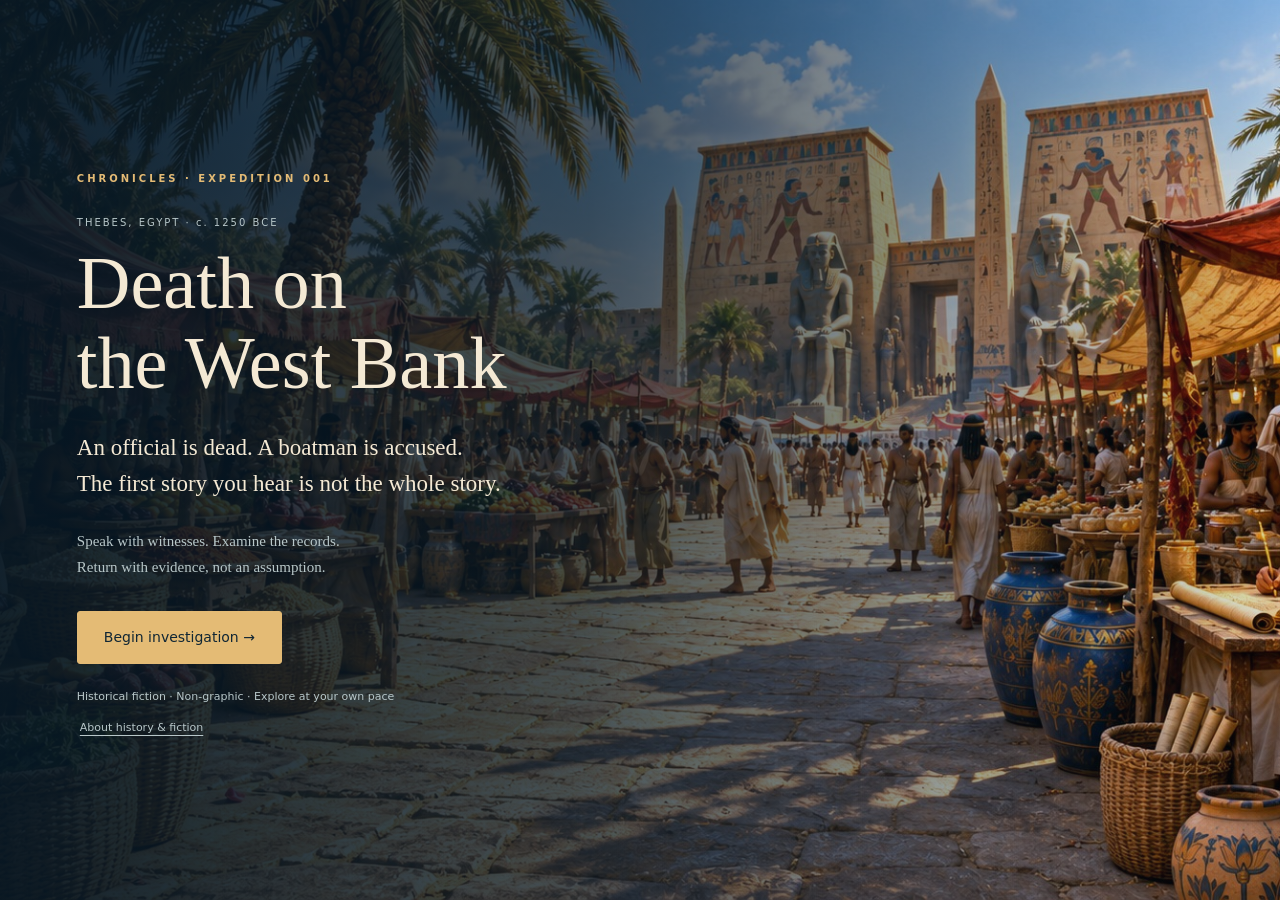
==== index.html @ 6756ca36 "Add files via upload" ====
<!doctype html>
<html lang="en"><head><meta charset="utf-8"><meta name="viewport" content="width=device-width,initial-scale=1"><meta name="theme-color" content="#081b29"><title>CHRONICLES · Death on the West Bank</title><link rel="stylesheet" href="styles.css"><script defer src="history.js"></script><script defer src="app.js"></script></head><body>
<a class="skip" href="#begin">Skip to begin</a>
<section id="arrival" aria-labelledby="caseTitle"><div class="arrival-content"><p class="eyebrow">CHRONICLES · EXPEDITION 001</p><p class="setting">THEBES, EGYPT · c. 1250 BCE</p><h1 id="caseTitle">Death on<br>the West Bank</h1><p class="arrival-story">An official is dead. A boatman is accused.<br>The first story you hear is not the whole story.</p><p class="arrival-task">Speak with witnesses. Examine the records.<br>Return with evidence, not an assumption.</p><button id="begin" class="primary">Begin investigation →</button><p class="arrival-note">Historical fiction · Non-graphic · Explore at your own pace</p><button id="arrivalContext" class="text-button">About history & fiction</button></div></section>
<div id="exploration" hidden><header><a href="#sceneTitle" class="brand">CHRONICLES<small>A JOURNEY THROUGH TIME</small></a><nav aria-label="Exploration tools"><button id="locationMenu">Locations</button><button id="journal">Journal <span id="evidenceCount" class="count">0</span></button><button id="help">Help</button></nav></header>
<main><section class="scene market" id="scene" aria-labelledby="sceneTitle"><div class="scene-heading"><p class="eyebrow" id="sceneTag">LOCATION 01</p><h2 id="sceneTitle">The Marketplace</h2><p id="sceneDescription"></p></div><div id="hotspots" class="hotspots"></div><p class="image-note">Imagined Thebes · AI-created environment</p><div class="scene-media"><button id="replayArrival" class="media-button">Replay arrival</button></div><button id="sceneHint" class="hint-button">Need a hint?</button></section></main><footer>Death on the West Bank · <button id="footerContext" class="text-button">History & fiction</button></footer></div>
<div hidden aria-hidden="true"><p id="nextLead"></p><button id="followLead"></button><button id="reviewCase"></button><p id="locationHint"></p><p id="newQuestions"></p><p id="progressLabel"></p><p id="historyCount"></p><progress id="progress" max="9" value="0"></progress><ol id="recentEvidence"></ol><p id="completeStatus"></p><button id="journalLower"></button><button id="briefing"></button><button id="sources"></button><button id="restart"></button><button id="about"></button><div id="assignment"></div></div>
<section id="arrivalFilm" hidden aria-label="Arrival in Thebes"><video id="arrivalVideo" muted playsinline preload="metadata" poster="marketplace.jpg" aria-label="Three-second animated interpretation of the marketplace" tabindex="-1"><source src="marketplace-arrival.mp4" type="video/mp4"></video><div class="film-caption"><p class="eyebrow">THEBES · c. 1250 BCE</p><p>Arrival in Thebes</p></div><div class="film-controls"><button id="filmPause">Pause</button><button id="filmSkip">Skip arrival →</button></div><p id="mediaStatus" class="media-status" role="status"></p></section><dialog id="dialog" aria-labelledby="dialogTitle"><button class="close" aria-label="Close dialog">×</button><p class="eyebrow" id="dialogTag"></p><h2 id="dialogTitle"></h2><div id="dialogBody"></div><div class="actions" id="dialogActions"></div></dialog><noscript>This investigation needs JavaScript enabled.</noscript></body></html>
---- styles.css ----
:root{color-scheme:dark;--navy:#081b29;--gold:#e4bb75;--paper:#f4e9d4;--muted:#b8c7c9;--mint:#abd6c8}*{box-sizing:border-box}body{margin:0;background:var(--navy);color:var(--paper);font-family:Georgia,serif}button,a,textarea{touch-action:manipulation}button{font:500 13px system-ui;cursor:pointer;color:var(--paper);background:#102c3be8;border:1px solid #b38f5277;padding:11px 18px;border-radius:3px;line-height:1.5}button:hover{background:#284a59}button:disabled{opacity:.45;cursor:default}button:focus-visible,a:focus-visible,textarea:focus-visible,summary:focus-visible{outline:3px solid #fff;outline-offset:4px}a{color:var(--gold)}[hidden]{display:none!important}.primary{background:var(--gold);color:#102634;border-color:var(--gold)}.primary:hover{background:#f3d59b}.text-button{border:0;background:transparent;padding:3px;color:var(--muted);font-size:11px;text-decoration:underline;text-underline-offset:4px}.text-button:hover{background:transparent;color:var(--gold)}.eyebrow{font:600 10px system-ui;letter-spacing:3px;color:var(--gold);line-height:1.7}p,li{line-height:1.75}h1,h2,h3,h4{font-weight:normal}h2{font-size:32px;color:var(--gold);margin:12px 0 22px}h3{font-size:23px;color:var(--gold);margin-top:26px}h4{font-size:19px;color:var(--gold)}#arrival{min-height:100svh;display:flex;align-items:center;background:linear-gradient(90deg,#061724f2,#061724bc 46%,#06172422),url('marketplace.jpg') center/cover}.arrival-content{max-width:740px;padding:60px max(6vw,24px)}.setting{font:10px system-ui;letter-spacing:2px;color:var(--muted);margin:30px 0 12px}h1{font-size:clamp(44px,5.8vw,78px);line-height:1.08;margin:15px 0 26px}.arrival-story{font-size:clamp(18px,2vw,23px);line-height:1.6}.arrival-task{font-size:15px;color:var(--muted);margin:25px 0 30px}#begin{padding:15px 26px;font-size:14px}.arrival-note{font:11px system-ui;line-height:1.7;color:var(--muted);margin-top:24px}header{min-height:78px;display:flex;align-items:center;justify-content:space-between;padding:14px 4%;gap:20px;border-bottom:1px solid #b38f5266}.brand{font-size:25px;text-decoration:none;letter-spacing:4px;color:var(--gold)}.brand small{display:block;font:8px system-ui;letter-spacing:3px;margin-top:6px}header nav{display:flex;gap:9px}header button{background:transparent;border-color:transparent;padding:10px 14px}.count{font-size:10px;color:var(--gold);margin-left:4px}.scene{min-height:640px;height:calc(100svh - 118px);position:relative;isolation:isolate;background-size:cover;background-position:center;background-color:#6a563e}.scene:before{content:'';position:absolute;inset:0;z-index:-1;background:linear-gradient(105deg,#061724b3,transparent 55%),linear-gradient(0deg,#06172488,transparent 32%)}.market{background-image:url('marketplace.jpg')}.workshop{background-image:url('workshop.jpg')}.storehouse{background-image:url('storehouse.jpg')}.river{background-image:url('river.jpg')}.scene-heading{padding:4% 5%;max-width:690px}.scene-heading h2{color:#fff1d7;font-size:clamp(34px,4vw,57px);text-shadow:0 2px 18px #000;margin:10px 0}.scene-heading p:last-child{max-width:380px;color:#e7e3d6;font-size:15px;text-shadow:0 2px 6px #000}.hotspot{position:absolute;display:flex;align-items:center;flex-direction:column;gap:9px;background:transparent;border:0;padding:0;filter:drop-shadow(0 3px 5px #0008)}.hotspot:hover{background:transparent;transform:translateY(-3px)}.hotspot b{display:grid;place-items:center;font:24px Georgia;width:42px;height:42px;background:#092a38e8;border:1px solid #f2d392;border-radius:50%;color:#f6d38d;box-shadow:0 0 20px #e8b85033}.hotspot span{background:#082735e8;border:1px solid #d3aa62bb;padding:11px 17px;color:#f4d59e;font:16px Georgia}.hotspot.done b{background:#235246}.spot1{left:12%;top:57%}.spot2{left:44%;top:64%}.spot3{right:8%;top:57%}.image-note{position:absolute;bottom:12px;left:4%;font:9px system-ui;letter-spacing:.5px;color:#e1e3dc;text-shadow:0 1px 5px #000}.hint-button{position:absolute;right:4%;bottom:18px;background:#081e2b99;font-size:11px;padding:8px 13px;border-color:#b38f5266}footer{height:40px;display:flex;align-items:center;justify-content:center;gap:15px;font:10px system-ui;color:var(--muted)}dialog{background:linear-gradient(135deg,#173747,#0a1e2d);color:var(--paper);border:1px solid #bc9656;border-radius:4px;width:min(720px,92vw);max-height:87svh;padding:34px 38px;box-shadow:0 30px 100px #000b}dialog::backdrop{background:#020c17dd}.close{position:absolute;right:8px;top:5px;border:0;background:transparent;font-size:27px;padding:4px 10px}.actions{display:flex;gap:10px;flex-wrap:wrap;margin-top:25px}.speech{margin:15px 0 25px;padding:3px 0 3px 19px;border-left:2px solid var(--gold);font-size:21px;line-height:1.75}.speaker{display:none}.questions,.choices{display:grid;gap:9px;margin:22px 0 0}.questions button,.choices button{text-align:left;padding:13px 17px}.locked-note{font:12px system-ui;line-height:1.6;color:var(--muted);padding:10px 0;margin:0}.citation,.context-note{font:12px system-ui;line-height:1.7;color:var(--muted)}.fact{padding:14px 18px;background:#23404c;border-left:2px solid var(--mint);margin:20px 0}.fact p{margin:8px 0 0}.record{padding:20px;background:#dfcea8;color:#30291c;margin:20px 0}.record h3{color:#30291c;margin-top:0}.record .citation{color:#514a3b}.record table{width:100%;border-collapse:collapse;font:14px system-ui}.record th,.record td{padding:12px 5px;border-bottom:1px solid #806d4955;text-align:left}details{border-top:1px solid #a5875055;padding:16px 0 0;margin:20px 0}summary{cursor:pointer;color:var(--gold);font:13px system-ui;line-height:1.7}details p{font-size:15px}.badge{display:inline-block;font:600 10px system-ui;color:var(--mint);letter-spacing:1px;margin:6px 0}.evidence-card{border-bottom:1px solid #a5875044;padding:15px 0}.evidence-card h4{margin:7px 0}.evidence-card p{font-size:14px}.journal-tabs{display:flex;gap:6px;flex-wrap:wrap;margin:20px 0}.journal-tabs button{font-size:12px;padding:9px 13px}.journal-tabs [aria-pressed=true]{background:var(--gold);color:#102634}label{display:block;margin:20px 0 10px}textarea{width:100%;min-height:120px;resize:vertical;background:#09232f;color:var(--paper);padding:12px;border:1px solid #ac8c54;font:16px system-ui}#feedback{color:#f4d18e;line-height:1.7}.menu-grid{display:grid;gap:10px}.menu-grid button{text-align:left}.menu-grid small{display:block;color:var(--muted);font:11px system-ui;margin-top:3px}.skip{position:absolute;top:-100px;z-index:100;background:var(--navy);padding:14px}.skip:focus{top:0}@media(max-width:700px){header{min-height:68px;padding:12px 16px;gap:5px}.brand{font-size:18px;letter-spacing:2px}.brand small{font-size:6px;letter-spacing:1.5px}header nav{gap:0}header button{font-size:11px;padding:9px}.arrival-content{padding:40px 24px}.arrival-task{font-size:14px}#arrival{background:linear-gradient(90deg,#061724ef,#06172488),url('marketplace.jpg') 60% center/cover}.scene{height:calc(100svh - 108px);min-height:580px}.scene-heading{padding:25px 22px}.scene-heading h2{font-size:34px}.scene-heading p:last-child{font-size:14px;max-width:280px}.hotspots{position:absolute;bottom:115px;left:12px;right:12px;display:flex;gap:7px;align-items:flex-end}.hotspot{position:static;flex:1;filter:none}.hotspot b{width:34px;height:34px;font-size:20px}.hotspot span{font:12px system-ui;padding:10px 6px;width:100%;min-height:52px;display:grid;place-items:center;text-align:center}.scene:before{background:linear-gradient(110deg,#061724c4,transparent 90%),linear-gradient(0deg,#06172499,transparent 35%)}.image-note{bottom:15px;left:15px;font-size:8px;max-width:45%}.hint-button{right:16px;bottom:15px}footer{font-size:9px;gap:10px}dialog{padding:30px 22px}.speech{font-size:19px}h2{font-size:29px}}@media(prefers-reduced-motion:reduce){*{scroll-behavior:auto!important;transition:none!important}}

.scene-media{position:absolute;left:4%;bottom:48px;display:flex;gap:8px}.media-button{font-size:10px;padding:7px 10px;background:#081e2b99;border-color:#b38f5266}#arrivalFilm{position:fixed;inset:0;z-index:50;background:#071824;opacity:1;transition:opacity .35s}#arrivalFilm.leaving{opacity:0;pointer-events:none}#arrivalVideo{display:block;width:100%;height:100%;object-fit:cover}#arrivalFilm:after{content:'';position:absolute;inset:0;pointer-events:none;background:linear-gradient(0deg,#061724aa,transparent 30%)}.film-caption{position:absolute;left:5%;bottom:55px;z-index:1;text-shadow:0 2px 10px #000}.film-caption>p:last-child{font-size:30px;margin:8px 0}.film-controls{position:absolute;right:4%;top:25px;display:flex;gap:8px;z-index:2}.film-controls button{background:#081b2ae8}.media-status{position:absolute;bottom:8px;left:5%;z-index:2;font:12px system-ui;max-width:80%;color:#fff5de}@media(max-width:700px){.scene-media{bottom:52px;left:15px}.film-caption{left:20px;bottom:45px}.film-controls{right:14px;top:16px;gap:5px}.film-controls button{padding:8px 11px;font-size:11px}.film-caption>p:last-child{font-size:25px}}@media(prefers-reduced-motion:reduce){#arrivalFilm{transition:none}}
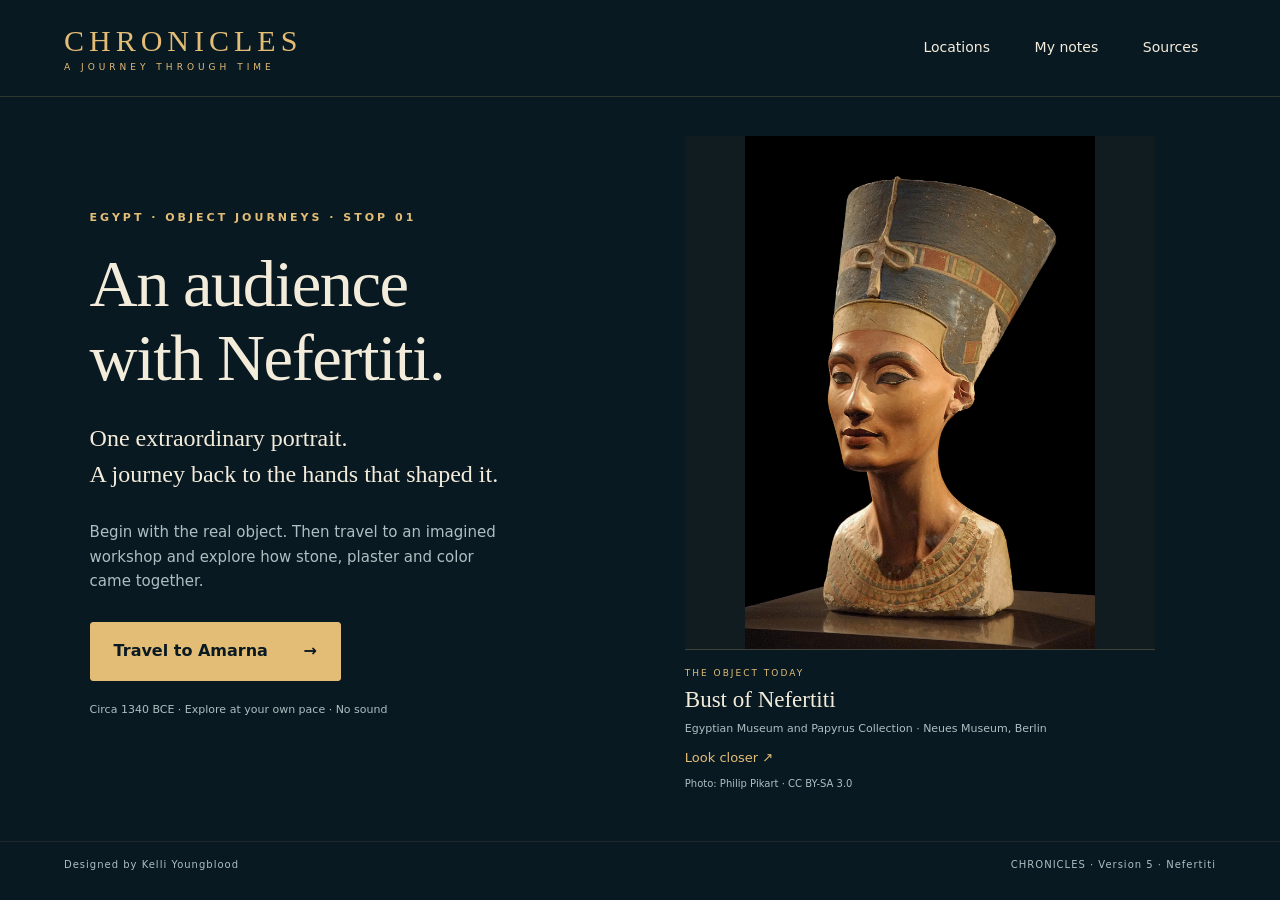
==== commit 8ce6b449: "Add files via upload" ====
--- a/index.html
+++ b/index.html
@@ -1,8 +1,7 @@
 <!doctype html>
-<html lang="en"><head><meta charset="utf-8"><meta name="viewport" content="width=device-width,initial-scale=1"><meta name="theme-color" content="#081b29"><title>CHRONICLES · Death on the West Bank</title><link rel="stylesheet" href="styles.css"><script defer src="history.js"></script><script defer src="app.js"></script></head><body>
-<a class="skip" href="#begin">Skip to begin</a>
-<section id="arrival" aria-labelledby="caseTitle"><div class="arrival-content"><p class="eyebrow">CHRONICLES · EXPEDITION 001</p><p class="setting">THEBES, EGYPT · c. 1250 BCE</p><h1 id="caseTitle">Death on<br>the West Bank</h1><p class="arrival-story">An official is dead. A boatman is accused.<br>The first story you hear is not the whole story.</p><p class="arrival-task">Speak with witnesses. Examine the records.<br>Return with evidence, not an assumption.</p><button id="begin" class="primary">Begin investigation →</button><p class="arrival-note">Historical fiction · Non-graphic · Explore at your own pace</p><button id="arrivalContext" class="text-button">About history & fiction</button></div></section>
-<div id="exploration" hidden><header><a href="#sceneTitle" class="brand">CHRONICLES<small>A JOURNEY THROUGH TIME</small></a><nav aria-label="Exploration tools"><button id="locationMenu">Locations</button><button id="journal">Journal <span id="evidenceCount" class="count">0</span></button><button id="help">Help</button></nav></header>
-<main><section class="scene market" id="scene" aria-labelledby="sceneTitle"><div class="scene-heading"><p class="eyebrow" id="sceneTag">LOCATION 01</p><h2 id="sceneTitle">The Marketplace</h2><p id="sceneDescription"></p></div><div id="hotspots" class="hotspots"></div><p class="image-note">Imagined Thebes · AI-created environment</p><div class="scene-media"><button id="replayArrival" class="media-button">Replay arrival</button></div><button id="sceneHint" class="hint-button">Need a hint?</button></section></main><footer>Death on the West Bank · <button id="footerContext" class="text-button">History & fiction</button></footer></div>
-<div hidden aria-hidden="true"><p id="nextLead"></p><button id="followLead"></button><button id="reviewCase"></button><p id="locationHint"></p><p id="newQuestions"></p><p id="progressLabel"></p><p id="historyCount"></p><progress id="progress" max="9" value="0"></progress><ol id="recentEvidence"></ol><p id="completeStatus"></p><button id="journalLower"></button><button id="briefing"></button><button id="sources"></button><button id="restart"></button><button id="about"></button><div id="assignment"></div></div>
-<section id="arrivalFilm" hidden aria-label="Arrival in Thebes"><video id="arrivalVideo" muted playsinline preload="metadata" poster="marketplace.jpg" aria-label="Three-second animated interpretation of the marketplace" tabindex="-1"><source src="marketplace-arrival.mp4" type="video/mp4"></video><div class="film-caption"><p class="eyebrow">THEBES · c. 1250 BCE</p><p>Arrival in Thebes</p></div><div class="film-controls"><button id="filmPause">Pause</button><button id="filmSkip">Skip arrival →</button></div><p id="mediaStatus" class="media-status" role="status"></p></section><dialog id="dialog" aria-labelledby="dialogTitle"><button class="close" aria-label="Close dialog">×</button><p class="eyebrow" id="dialogTag"></p><h2 id="dialogTitle"></h2><div id="dialogBody"></div><div class="actions" id="dialogActions"></div></dialog><noscript>This investigation needs JavaScript enabled.</noscript></body></html>
+<html lang="en"><head><meta charset="utf-8"><meta name="viewport" content="width=device-width,initial-scale=1"><title>CHRONICLES · An Audience with Nefertiti</title><meta name="description" content="Travel from a museum photograph of Nefertiti to an imagined workshop at Amarna. Explore the materials, craftsmanship and evidence behind an ancient Egyptian portrait."><link rel="stylesheet" href="styles.css?v=5"></head>
+<body><a class="skip" href="#main">Skip to the tour</a><header><a class="brand" href="./">CHRONICLES<span>A JOURNEY THROUGH TIME</span></a><nav aria-label="Tour navigation"><button data-open="locations">Locations</button><button data-open="journal">My notes</button><button data-open="sources">Sources</button></nav></header>
+<main id="main"><section id="museum" class="museum" aria-labelledby="museum-title"><div class="intro"><p class="eyebrow">EGYPT · OBJECT JOURNEYS · STOP 01</p><h1 id="museum-title" tabindex="-1">An audience<br>with Nefertiti.</h1><p class="lead">One extraordinary portrait.<br>A journey back to the hands that shaped it.</p><p class="instruction">Begin with the real object. Then travel to an imagined workshop and explore how stone, plaster and color came together.</p><button class="primary" id="travel">Travel to Amarna <span aria-hidden="true">→</span></button><p class="small">Circa 1340 BCE · Explore at your own pace · No sound</p></div><figure class="portrait"><img src="nefertiti.jpg" alt="Photograph of the ancient painted bust of Nefertiti: a blue crown, colored collar and one surviving eye inlay."><figcaption><span>THE OBJECT TODAY</span><strong>Bust of Nefertiti</strong>Egyptian Museum and Papyrus Collection · Neues Museum, Berlin<button class="text-button" data-open="object">Look closer ↗</button><small>Photo: Philip Pikart · CC BY-SA 3.0</small></figcaption></figure></section>
+<section id="workshop" class="workshop" hidden aria-labelledby="workshop-title"><div class="scene-heading"><p class="eyebrow">AKHETATEN / AMARNA · CIRCA 1340 BCE</p><h1 id="workshop-title" tabindex="-1">Inside the sculptor’s workshop.</h1><p>Choose a discovery. Take a closer look.</p></div><div class="hotspots" aria-label="Workshop discoveries"><button class="hotspot stone" data-open="stone"><span aria-hidden="true">+</span>Stone & plaster</button><button class="hotspot color" data-open="color"><span aria-hidden="true">+</span>A world of color</button><button class="hotspot studio" data-open="studio"><span aria-hidden="true">+</span>The workshop</button></div><div class="scene-bottom"><button id="return">← Return to the museum</button><button data-open="object">View the real bust ↗</button><p>AI-created interpretation · Room, tools and object placement are imagined.</p></div></section></main>
+<footer><span>Designed by Kelli Youngblood</span><span>CHRONICLES · Version 5 · Nefertiti</span></footer>
+<dialog id="panel" aria-labelledby="panel-title"><button class="close" aria-label="Close panel">×</button><div id="panel-content"></div></dialog><div id="passage" aria-hidden="true"><p>AMARNA</p><span>Circa 1340 BCE</span></div><script src="app.js?v=5"></script></body></html>
--- a/styles.css
+++ b/styles.css
@@ -1,3 +1 @@
-:root{color-scheme:dark;--navy:#081b29;--gold:#e4bb75;--paper:#f4e9d4;--muted:#b8c7c9;--mint:#abd6c8}*{box-sizing:border-box}body{margin:0;background:var(--navy);color:var(--paper);font-family:Georgia,serif}button,a,textarea{touch-action:manipulation}button{font:500 13px system-ui;cursor:pointer;color:var(--paper);background:#102c3be8;border:1px solid #b38f5277;padding:11px 18px;border-radius:3px;line-height:1.5}button:hover{background:#284a59}button:disabled{opacity:.45;cursor:default}button:focus-visible,a:focus-visible,textarea:focus-visible,summary:focus-visible{outline:3px solid #fff;outline-offset:4px}a{color:var(--gold)}[hidden]{display:none!important}.primary{background:var(--gold);color:#102634;border-color:var(--gold)}.primary:hover{background:#f3d59b}.text-button{border:0;background:transparent;padding:3px;color:var(--muted);font-size:11px;text-decoration:underline;text-underline-offset:4px}.text-button:hover{background:transparent;color:var(--gold)}.eyebrow{font:600 10px system-ui;letter-spacing:3px;color:var(--gold);line-height:1.7}p,li{line-height:1.75}h1,h2,h3,h4{font-weight:normal}h2{font-size:32px;color:var(--gold);margin:12px 0 22px}h3{font-size:23px;color:var(--gold);margin-top:26px}h4{font-size:19px;color:var(--gold)}#arrival{min-height:100svh;display:flex;align-items:center;background:linear-gradient(90deg,#061724f2,#061724bc 46%,#06172422),url('marketplace.jpg') center/cover}.arrival-content{max-width:740px;padding:60px max(6vw,24px)}.setting{font:10px system-ui;letter-spacing:2px;color:var(--muted);margin:30px 0 12px}h1{font-size:clamp(44px,5.8vw,78px);line-height:1.08;margin:15px 0 26px}.arrival-story{font-size:clamp(18px,2vw,23px);line-height:1.6}.arrival-task{font-size:15px;color:var(--muted);margin:25px 0 30px}#begin{padding:15px 26px;font-size:14px}.arrival-note{font:11px system-ui;line-height:1.7;color:var(--muted);margin-top:24px}header{min-height:78px;display:flex;align-items:center;justify-content:space-between;padding:14px 4%;gap:20px;border-bottom:1px solid #b38f5266}.brand{font-size:25px;text-decoration:none;letter-spacing:4px;color:var(--gold)}.brand small{display:block;font:8px system-ui;letter-spacing:3px;margin-top:6px}header nav{display:flex;gap:9px}header button{background:transparent;border-color:transparent;padding:10px 14px}.count{font-size:10px;color:var(--gold);margin-left:4px}.scene{min-height:640px;height:calc(100svh - 118px);position:relative;isolation:isolate;background-size:cover;background-position:center;background-color:#6a563e}.scene:before{content:'';position:absolute;inset:0;z-index:-1;background:linear-gradient(105deg,#061724b3,transparent 55%),linear-gradient(0deg,#06172488,transparent 32%)}.market{background-image:url('marketplace.jpg')}.workshop{background-image:url('workshop.jpg')}.storehouse{background-image:url('storehouse.jpg')}.river{background-image:url('river.jpg')}.scene-heading{padding:4% 5%;max-width:690px}.scene-heading h2{color:#fff1d7;font-size:clamp(34px,4vw,57px);text-shadow:0 2px 18px #000;margin:10px 0}.scene-heading p:last-child{max-width:380px;color:#e7e3d6;font-size:15px;text-shadow:0 2px 6px #000}.hotspot{position:absolute;display:flex;align-items:center;flex-direction:column;gap:9px;background:transparent;border:0;padding:0;filter:drop-shadow(0 3px 5px #0008)}.hotspot:hover{background:transparent;transform:translateY(-3px)}.hotspot b{display:grid;place-items:center;font:24px Georgia;width:42px;height:42px;background:#092a38e8;border:1px solid #f2d392;border-radius:50%;color:#f6d38d;box-shadow:0 0 20px #e8b85033}.hotspot span{background:#082735e8;border:1px solid #d3aa62bb;padding:11px 17px;color:#f4d59e;font:16px Georgia}.hotspot.done b{background:#235246}.spot1{left:12%;top:57%}.spot2{left:44%;top:64%}.spot3{right:8%;top:57%}.image-note{position:absolute;bottom:12px;left:4%;font:9px system-ui;letter-spacing:.5px;color:#e1e3dc;text-shadow:0 1px 5px #000}.hint-button{position:absolute;right:4%;bottom:18px;background:#081e2b99;font-size:11px;padding:8px 13px;border-color:#b38f5266}footer{height:40px;display:flex;align-items:center;justify-content:center;gap:15px;font:10px system-ui;color:var(--muted)}dialog{background:linear-gradient(135deg,#173747,#0a1e2d);color:var(--paper);border:1px solid #bc9656;border-radius:4px;width:min(720px,92vw);max-height:87svh;padding:34px 38px;box-shadow:0 30px 100px #000b}dialog::backdrop{background:#020c17dd}.close{position:absolute;right:8px;top:5px;border:0;background:transparent;font-size:27px;padding:4px 10px}.actions{display:flex;gap:10px;flex-wrap:wrap;margin-top:25px}.speech{margin:15px 0 25px;padding:3px 0 3px 19px;border-left:2px solid var(--gold);font-size:21px;line-height:1.75}.speaker{display:none}.questions,.choices{display:grid;gap:9px;margin:22px 0 0}.questions button,.choices button{text-align:left;padding:13px 17px}.locked-note{font:12px system-ui;line-height:1.6;color:var(--muted);padding:10px 0;margin:0}.citation,.context-note{font:12px system-ui;line-height:1.7;color:var(--muted)}.fact{padding:14px 18px;background:#23404c;border-left:2px solid var(--mint);margin:20px 0}.fact p{margin:8px 0 0}.record{padding:20px;background:#dfcea8;color:#30291c;margin:20px 0}.record h3{color:#30291c;margin-top:0}.record .citation{color:#514a3b}.record table{width:100%;border-collapse:collapse;font:14px system-ui}.record th,.record td{padding:12px 5px;border-bottom:1px solid #806d4955;text-align:left}details{border-top:1px solid #a5875055;padding:16px 0 0;margin:20px 0}summary{cursor:pointer;color:var(--gold);font:13px system-ui;line-height:1.7}details p{font-size:15px}.badge{display:inline-block;font:600 10px system-ui;color:var(--mint);letter-spacing:1px;margin:6px 0}.evidence-card{border-bottom:1px solid #a5875044;padding:15px 0}.evidence-card h4{margin:7px 0}.evidence-card p{font-size:14px}.journal-tabs{display:flex;gap:6px;flex-wrap:wrap;margin:20px 0}.journal-tabs button{font-size:12px;padding:9px 13px}.journal-tabs [aria-pressed=true]{background:var(--gold);color:#102634}label{display:block;margin:20px 0 10px}textarea{width:100%;min-height:120px;resize:vertical;background:#09232f;color:var(--paper);padding:12px;border:1px solid #ac8c54;font:16px system-ui}#feedback{color:#f4d18e;line-height:1.7}.menu-grid{display:grid;gap:10px}.menu-grid button{text-align:left}.menu-grid small{display:block;color:var(--muted);font:11px system-ui;margin-top:3px}.skip{position:absolute;top:-100px;z-index:100;background:var(--navy);padding:14px}.skip:focus{top:0}@media(max-width:700px){header{min-height:68px;padding:12px 16px;gap:5px}.brand{font-size:18px;letter-spacing:2px}.brand small{font-size:6px;letter-spacing:1.5px}header nav{gap:0}header button{font-size:11px;padding:9px}.arrival-content{padding:40px 24px}.arrival-task{font-size:14px}#arrival{background:linear-gradient(90deg,#061724ef,#06172488),url('marketplace.jpg') 60% center/cover}.scene{height:calc(100svh - 108px);min-height:580px}.scene-heading{padding:25px 22px}.scene-heading h2{font-size:34px}.scene-heading p:last-child{font-size:14px;max-width:280px}.hotspots{position:absolute;bottom:115px;left:12px;right:12px;display:flex;gap:7px;align-items:flex-end}.hotspot{position:static;flex:1;filter:none}.hotspot b{width:34px;height:34px;font-size:20px}.hotspot span{font:12px system-ui;padding:10px 6px;width:100%;min-height:52px;display:grid;place-items:center;text-align:center}.scene:before{background:linear-gradient(110deg,#061724c4,transparent 90%),linear-gradient(0deg,#06172499,transparent 35%)}.image-note{bottom:15px;left:15px;font-size:8px;max-width:45%}.hint-button{right:16px;bottom:15px}footer{font-size:9px;gap:10px}dialog{padding:30px 22px}.speech{font-size:19px}h2{font-size:29px}}@media(prefers-reduced-motion:reduce){*{scroll-behavior:auto!important;transition:none!important}}
-
-.scene-media{position:absolute;left:4%;bottom:48px;display:flex;gap:8px}.media-button{font-size:10px;padding:7px 10px;background:#081e2b99;border-color:#b38f5266}#arrivalFilm{position:fixed;inset:0;z-index:50;background:#071824;opacity:1;transition:opacity .35s}#arrivalFilm.leaving{opacity:0;pointer-events:none}#arrivalVideo{display:block;width:100%;height:100%;object-fit:cover}#arrivalFilm:after{content:'';position:absolute;inset:0;pointer-events:none;background:linear-gradient(0deg,#061724aa,transparent 30%)}.film-caption{position:absolute;left:5%;bottom:55px;z-index:1;text-shadow:0 2px 10px #000}.film-caption>p:last-child{font-size:30px;margin:8px 0}.film-controls{position:absolute;right:4%;top:25px;display:flex;gap:8px;z-index:2}.film-controls button{background:#081b2ae8}.media-status{position:absolute;bottom:8px;left:5%;z-index:2;font:12px system-ui;max-width:80%;color:#fff5de}@media(max-width:700px){.scene-media{bottom:52px;left:15px}.film-caption{left:20px;bottom:45px}.film-controls{right:14px;top:16px;gap:5px}.film-controls button{padding:8px 11px;font-size:11px}.film-caption>p:last-child{font-size:25px}}@media(prefers-reduced-motion:reduce){#arrivalFilm{transition:none}}
+:root{color-scheme:dark;--ink:#091922;--panel:#102b36;--gold:#e3bd76;--cream:#f4ecdb;--muted:#aebfc1}*{box-sizing:border-box}body{margin:0;background:var(--ink);color:var(--cream);font:16px/1.65 system-ui,sans-serif}button,a{-webkit-tap-highlight-color:transparent}button{font:inherit;color:inherit;background:transparent;border:1px solid #63706c;border-radius:3px;padding:.65rem 1.05rem;cursor:pointer}button:hover{border-color:var(--gold);background:#e3bd7612}button:focus-visible,a:focus-visible,textarea:focus-visible{outline:3px solid var(--gold);outline-offset:5px}a{color:var(--gold)}header{display:flex;align-items:center;justify-content:space-between;padding:24px 5vw;border-bottom:1px solid #e3bd762b;gap:20px}.brand{text-decoration:none;font:30px Georgia,serif;letter-spacing:5px;color:var(--gold)}.brand span{display:block;font:9px system-ui;letter-spacing:4px;margin-top:4px}nav{display:flex;gap:9px}nav button{border-color:transparent;font-size:14px}h1,h2,h3{font-family:Georgia,serif;font-weight:400;line-height:1.1}h1{font-size:clamp(42px,5.2vw,76px);margin:20px 0 26px;letter-spacing:-1.5px}h1:focus{outline:none}h2{font-size:42px;color:var(--gold);margin:12px 0 28px}h3{font-size:24px;margin-top:30px}.eyebrow{color:var(--gold);font-size:11px;font-weight:600;letter-spacing:3px}.museum{max-width:1440px;margin:auto;min-height:calc(100svh - 156px);display:grid;grid-template-columns:1fr 1fr;align-items:center;gap:7vw;padding:38px 7vw 48px}.lead{font:24px/1.5 Georgia,serif}.instruction{max-width:410px;color:var(--muted);font-size:15px;margin:28px 0}.primary{background:var(--gold);color:var(--ink);border-color:var(--gold);font-weight:650;padding:15px 23px}.primary:hover{background:#f2cf8e}.primary span{margin-left:30px}.small,small{font-size:11px;color:var(--muted)}.small{margin-top:20px}.portrait{margin:0;align-self:center;max-width:470px;width:100%}.portrait img{width:100%;height:min(57svh,590px);object-fit:contain;display:block;background:#111c21}.portrait figcaption{border-top:1px solid #e3bd7640;padding-top:16px;font-size:11px;color:var(--muted)}figcaption span{font-size:9px;letter-spacing:2px;color:var(--gold);display:block}figcaption strong{font:23px Georgia,serif;color:var(--cream);display:block;margin:7px 0}figcaption small{display:block;font-size:10px}.text-button{border:0;padding:8px 0;color:var(--gold);display:block;font-size:13px}footer{display:flex;justify-content:space-between;padding:15px 5vw;font-size:10px;letter-spacing:1px;color:var(--muted);gap:15px;border-top:1px solid #e3bd761a}.workshop{position:relative;min-height:calc(100svh - 150px);background:linear-gradient(90deg,#07141dd9,transparent 75%),url('amarna-workshop.jpg') center/cover}.scene-heading{position:relative;padding:40px 5vw;max-width:720px}.scene-heading h1{font-size:clamp(36px,4vw,59px)}.scene-heading>p:last-child{color:#e4e3d8}.hotspots{height:360px;position:relative}.hotspot{position:absolute;background:#09212ce8;border:1px solid var(--gold);font:17px Georgia,serif;box-shadow:0 4px 22px #0005}.hotspot span{display:inline-grid;place-items:center;margin-right:10px;color:var(--gold);font:24px Georgia}.stone{left:12%;top:56%}.color{left:46%;top:68%}.studio{right:10%;top:12%}.scene-bottom{display:flex;align-items:center;flex-wrap:wrap;gap:12px;padding:20px 5vw;background:linear-gradient(transparent,#07141de6)}.scene-bottom button{background:#091922c9;font-size:12px}.scene-bottom p{margin-left:auto;max-width:290px;font-size:10px;color:#e8e0d2}dialog{border:1px solid #b08d52;border-radius:5px;background:var(--panel);color:var(--cream);width:min(680px,92vw);max-height:86svh;padding:45px;box-shadow:0 30px 100px #000a}dialog::backdrop{background:#030c14c9;backdrop-filter:blur(5px)}.close{position:absolute;right:12px;top:8px;font-size:30px;border:0;padding:0 12px}.detail-label{font-size:10px;letter-spacing:2px;color:var(--gold)}dialog p,dialog li{color:#d0dddc}dialog a{overflow-wrap:anywhere}dialog ul{padding-left:22px}dialog .source{font-size:12px;border-top:1px solid #e3bd7633;padding-top:16px;margin-top:24px}.object-detail{width:100%;max-height:50svh;object-fit:contain;background:#111c21}.location{width:100%;text-align:left;margin:12px 0;display:flex;justify-content:space-between;align-items:center}.location small{color:var(--gold)}textarea{width:100%;min-height:160px;background:var(--ink);color:var(--cream);border:1px solid #63706c;border-radius:3px;padding:15px;font:16px/1.5 system-ui}.note-actions{display:flex;gap:12px;margin-top:16px;flex-wrap:wrap}#note-status{min-height:1.5em;font-size:12px;color:var(--gold)}.skip{position:absolute;left:15px;top:-100px;z-index:20;background:var(--ink);padding:10px}.skip:focus{top:10px}#passage{position:fixed;inset:0;background:#081922;display:grid;place-content:center;text-align:center;z-index:30;pointer-events:none;opacity:0;transition:opacity .35s}#passage p{font:42px Georgia;letter-spacing:12px;color:var(--gold);margin:0 0 12px}#passage span{font-size:13px;letter-spacing:3px}#passage.active{opacity:1}[hidden]{display:none!important}@media(max-width:700px){header{padding:18px 6vw;align-items:flex-start}.brand{font-size:21px;letter-spacing:3px}.brand span{font-size:7px;letter-spacing:2px}nav{gap:0;flex-wrap:wrap;justify-content:flex-end;max-width:160px}nav button{padding:4px 7px;font-size:11px}.museum{grid-template-columns:1fr;padding:28px 7vw;gap:30px}.intro h1{font-size:48px}.lead{font-size:21px}.portrait{max-width:100%}.portrait img{height:440px;max-height:65svh}.workshop{background-position:60% center;min-height:850px}.scene-heading{padding:28px 7vw}.scene-heading h1{font-size:39px}.hotspots{height:390px;display:flex;flex-direction:column;justify-content:end;align-items:flex-start;gap:18px;padding:0 7vw 24px}.hotspot{position:static;font-size:16px}.scene-bottom{padding:20px 7vw}.scene-bottom p{margin-left:0;max-width:none}dialog{padding:40px 24px 24px}h2{font-size:34px}footer{font-size:9px;letter-spacing:0}}@media(prefers-reduced-motion:reduce){*{scroll-behavior:auto!important;transition:none!important}}
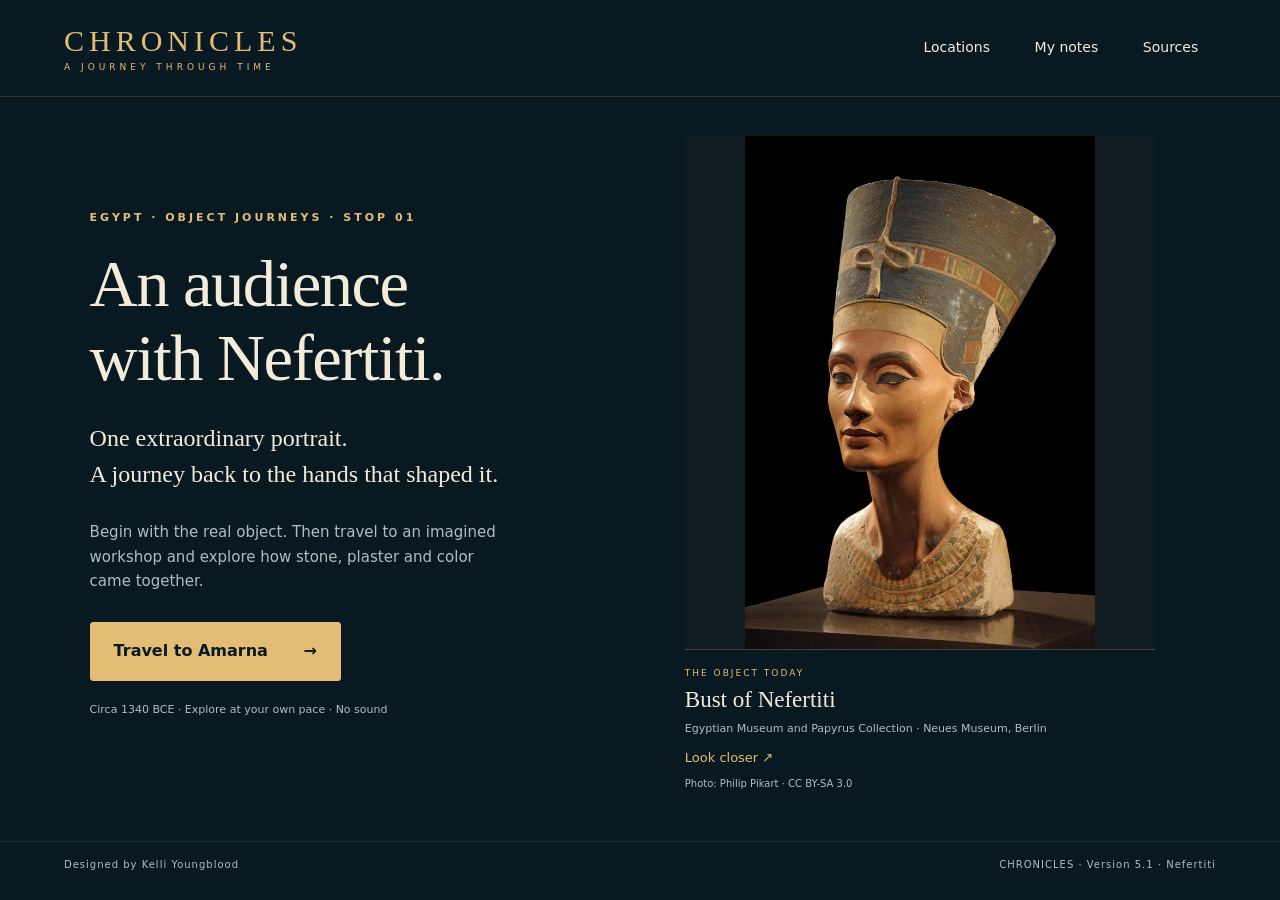
==== commit 2e009916: "Add files via upload" ====
--- a/index.html
+++ b/index.html
@@ -1,7 +1,7 @@
 <!doctype html>
-<html lang="en"><head><meta charset="utf-8"><meta name="viewport" content="width=device-width,initial-scale=1"><title>CHRONICLES · An Audience with Nefertiti</title><meta name="description" content="Travel from a museum photograph of Nefertiti to an imagined workshop at Amarna. Explore the materials, craftsmanship and evidence behind an ancient Egyptian portrait."><link rel="stylesheet" href="styles.css?v=5"></head>
+<html lang="en"><head><meta charset="utf-8"><meta name="viewport" content="width=device-width,initial-scale=1"><title>CHRONICLES · An Audience with Nefertiti</title><meta name="description" content="Travel from a museum photograph of Nefertiti to an imagined workshop at Amarna. Explore the materials, craftsmanship and evidence behind an ancient Egyptian portrait."><link rel="stylesheet" href="styles.css?v=5.1"></head>
 <body><a class="skip" href="#main">Skip to the tour</a><header><a class="brand" href="./">CHRONICLES<span>A JOURNEY THROUGH TIME</span></a><nav aria-label="Tour navigation"><button data-open="locations">Locations</button><button data-open="journal">My notes</button><button data-open="sources">Sources</button></nav></header>
 <main id="main"><section id="museum" class="museum" aria-labelledby="museum-title"><div class="intro"><p class="eyebrow">EGYPT · OBJECT JOURNEYS · STOP 01</p><h1 id="museum-title" tabindex="-1">An audience<br>with Nefertiti.</h1><p class="lead">One extraordinary portrait.<br>A journey back to the hands that shaped it.</p><p class="instruction">Begin with the real object. Then travel to an imagined workshop and explore how stone, plaster and color came together.</p><button class="primary" id="travel">Travel to Amarna <span aria-hidden="true">→</span></button><p class="small">Circa 1340 BCE · Explore at your own pace · No sound</p></div><figure class="portrait"><img src="nefertiti.jpg" alt="Photograph of the ancient painted bust of Nefertiti: a blue crown, colored collar and one surviving eye inlay."><figcaption><span>THE OBJECT TODAY</span><strong>Bust of Nefertiti</strong>Egyptian Museum and Papyrus Collection · Neues Museum, Berlin<button class="text-button" data-open="object">Look closer ↗</button><small>Photo: Philip Pikart · CC BY-SA 3.0</small></figcaption></figure></section>
-<section id="workshop" class="workshop" hidden aria-labelledby="workshop-title"><div class="scene-heading"><p class="eyebrow">AKHETATEN / AMARNA · CIRCA 1340 BCE</p><h1 id="workshop-title" tabindex="-1">Inside the sculptor’s workshop.</h1><p>Choose a discovery. Take a closer look.</p></div><div class="hotspots" aria-label="Workshop discoveries"><button class="hotspot stone" data-open="stone"><span aria-hidden="true">+</span>Stone & plaster</button><button class="hotspot color" data-open="color"><span aria-hidden="true">+</span>A world of color</button><button class="hotspot studio" data-open="studio"><span aria-hidden="true">+</span>The workshop</button></div><div class="scene-bottom"><button id="return">← Return to the museum</button><button data-open="object">View the real bust ↗</button><p>AI-created interpretation · Room, tools and object placement are imagined.</p></div></section></main>
-<footer><span>Designed by Kelli Youngblood</span><span>CHRONICLES · Version 5 · Nefertiti</span></footer>
-<dialog id="panel" aria-labelledby="panel-title"><button class="close" aria-label="Close panel">×</button><div id="panel-content"></div></dialog><div id="passage" aria-hidden="true"><p>AMARNA</p><span>Circa 1340 BCE</span></div><script src="app.js?v=5"></script></body></html>
+<section id="queen" class="queen" hidden aria-labelledby="queen-title"><div class="queen-copy"><p class="eyebrow">AMARNA · CIRCA 1340 BCE</p><h1 id="queen-title" tabindex="-1">Meet Nefertiti.</h1><p class="lead">Before this was a museum treasure,<br>it was a portrait of a living queen.</p><p>Nefertiti was the principal queen of Pharaoh Akhenaten. During his reign, she played a prominent role in worship of the Aten, the sun disk. Ancient reliefs show her taking part in religious ceremonies alongside the king—evidence of her remarkable public importance.</p><button class="primary" id="enter-workshop">Enter the sculptor’s workshop →</button><button class="text-button" data-open="queen-evidence">Explore the evidence ↗</button><button class="text-button" id="queen-return">← Return to the museum</button></div><p class="interpretation">Artist’s interpretation · Her exact appearance and this setting are not known.</p></section><section id="workshop" class="workshop" hidden aria-labelledby="workshop-title"><div class="scene-heading"><p class="eyebrow">AKHETATEN / AMARNA · CIRCA 1340 BCE</p><h1 id="workshop-title" tabindex="-1">Inside the sculptor’s workshop.</h1><p>Choose a discovery. Take a closer look.</p></div><div class="hotspots" aria-label="Workshop discoveries"><button class="hotspot stone" data-open="stone"><span aria-hidden="true">+</span>Stone & plaster</button><button class="hotspot color" data-open="color"><span aria-hidden="true">+</span>A world of color</button><button class="hotspot studio" data-open="studio"><span aria-hidden="true">+</span>The workshop</button></div><div class="scene-bottom"><button id="return">← Return to the museum</button><button data-open="object">View the real bust ↗</button><p>AI-created interpretation · Room, tools and object placement are imagined.</p></div></section></main>
+<footer><span>Designed by Kelli Youngblood</span><span>CHRONICLES · Version 5.1 · Nefertiti</span></footer>
+<dialog id="panel" aria-labelledby="panel-title"><button class="close" aria-label="Close panel">×</button><div id="panel-content"></div></dialog><div id="passage" aria-hidden="true"><p>AMARNA</p><span>Circa 1340 BCE</span></div><script src="app.js?v=5.1"></script></body></html>
--- a/styles.css
+++ b/styles.css
@@ -1 +1,3 @@
 :root{color-scheme:dark;--ink:#091922;--panel:#102b36;--gold:#e3bd76;--cream:#f4ecdb;--muted:#aebfc1}*{box-sizing:border-box}body{margin:0;background:var(--ink);color:var(--cream);font:16px/1.65 system-ui,sans-serif}button,a{-webkit-tap-highlight-color:transparent}button{font:inherit;color:inherit;background:transparent;border:1px solid #63706c;border-radius:3px;padding:.65rem 1.05rem;cursor:pointer}button:hover{border-color:var(--gold);background:#e3bd7612}button:focus-visible,a:focus-visible,textarea:focus-visible{outline:3px solid var(--gold);outline-offset:5px}a{color:var(--gold)}header{display:flex;align-items:center;justify-content:space-between;padding:24px 5vw;border-bottom:1px solid #e3bd762b;gap:20px}.brand{text-decoration:none;font:30px Georgia,serif;letter-spacing:5px;color:var(--gold)}.brand span{display:block;font:9px system-ui;letter-spacing:4px;margin-top:4px}nav{display:flex;gap:9px}nav button{border-color:transparent;font-size:14px}h1,h2,h3{font-family:Georgia,serif;font-weight:400;line-height:1.1}h1{font-size:clamp(42px,5.2vw,76px);margin:20px 0 26px;letter-spacing:-1.5px}h1:focus{outline:none}h2{font-size:42px;color:var(--gold);margin:12px 0 28px}h3{font-size:24px;margin-top:30px}.eyebrow{color:var(--gold);font-size:11px;font-weight:600;letter-spacing:3px}.museum{max-width:1440px;margin:auto;min-height:calc(100svh - 156px);display:grid;grid-template-columns:1fr 1fr;align-items:center;gap:7vw;padding:38px 7vw 48px}.lead{font:24px/1.5 Georgia,serif}.instruction{max-width:410px;color:var(--muted);font-size:15px;margin:28px 0}.primary{background:var(--gold);color:var(--ink);border-color:var(--gold);font-weight:650;padding:15px 23px}.primary:hover{background:#f2cf8e}.primary span{margin-left:30px}.small,small{font-size:11px;color:var(--muted)}.small{margin-top:20px}.portrait{margin:0;align-self:center;max-width:470px;width:100%}.portrait img{width:100%;height:min(57svh,590px);object-fit:contain;display:block;background:#111c21}.portrait figcaption{border-top:1px solid #e3bd7640;padding-top:16px;font-size:11px;color:var(--muted)}figcaption span{font-size:9px;letter-spacing:2px;color:var(--gold);display:block}figcaption strong{font:23px Georgia,serif;color:var(--cream);display:block;margin:7px 0}figcaption small{display:block;font-size:10px}.text-button{border:0;padding:8px 0;color:var(--gold);display:block;font-size:13px}footer{display:flex;justify-content:space-between;padding:15px 5vw;font-size:10px;letter-spacing:1px;color:var(--muted);gap:15px;border-top:1px solid #e3bd761a}.workshop{position:relative;min-height:calc(100svh - 150px);background:linear-gradient(90deg,#07141dd9,transparent 75%),url('amarna-workshop.jpg') center/cover}.scene-heading{position:relative;padding:40px 5vw;max-width:720px}.scene-heading h1{font-size:clamp(36px,4vw,59px)}.scene-heading>p:last-child{color:#e4e3d8}.hotspots{height:360px;position:relative}.hotspot{position:absolute;background:#09212ce8;border:1px solid var(--gold);font:17px Georgia,serif;box-shadow:0 4px 22px #0005}.hotspot span{display:inline-grid;place-items:center;margin-right:10px;color:var(--gold);font:24px Georgia}.stone{left:12%;top:56%}.color{left:46%;top:68%}.studio{right:10%;top:12%}.scene-bottom{display:flex;align-items:center;flex-wrap:wrap;gap:12px;padding:20px 5vw;background:linear-gradient(transparent,#07141de6)}.scene-bottom button{background:#091922c9;font-size:12px}.scene-bottom p{margin-left:auto;max-width:290px;font-size:10px;color:#e8e0d2}dialog{border:1px solid #b08d52;border-radius:5px;background:var(--panel);color:var(--cream);width:min(680px,92vw);max-height:86svh;padding:45px;box-shadow:0 30px 100px #000a}dialog::backdrop{background:#030c14c9;backdrop-filter:blur(5px)}.close{position:absolute;right:12px;top:8px;font-size:30px;border:0;padding:0 12px}.detail-label{font-size:10px;letter-spacing:2px;color:var(--gold)}dialog p,dialog li{color:#d0dddc}dialog a{overflow-wrap:anywhere}dialog ul{padding-left:22px}dialog .source{font-size:12px;border-top:1px solid #e3bd7633;padding-top:16px;margin-top:24px}.object-detail{width:100%;max-height:50svh;object-fit:contain;background:#111c21}.location{width:100%;text-align:left;margin:12px 0;display:flex;justify-content:space-between;align-items:center}.location small{color:var(--gold)}textarea{width:100%;min-height:160px;background:var(--ink);color:var(--cream);border:1px solid #63706c;border-radius:3px;padding:15px;font:16px/1.5 system-ui}.note-actions{display:flex;gap:12px;margin-top:16px;flex-wrap:wrap}#note-status{min-height:1.5em;font-size:12px;color:var(--gold)}.skip{position:absolute;left:15px;top:-100px;z-index:20;background:var(--ink);padding:10px}.skip:focus{top:10px}#passage{position:fixed;inset:0;background:#081922;display:grid;place-content:center;text-align:center;z-index:30;pointer-events:none;opacity:0;transition:opacity .35s}#passage p{font:42px Georgia;letter-spacing:12px;color:var(--gold);margin:0 0 12px}#passage span{font-size:13px;letter-spacing:3px}#passage.active{opacity:1}[hidden]{display:none!important}@media(max-width:700px){header{padding:18px 6vw;align-items:flex-start}.brand{font-size:21px;letter-spacing:3px}.brand span{font-size:7px;letter-spacing:2px}nav{gap:0;flex-wrap:wrap;justify-content:flex-end;max-width:160px}nav button{padding:4px 7px;font-size:11px}.museum{grid-template-columns:1fr;padding:28px 7vw;gap:30px}.intro h1{font-size:48px}.lead{font-size:21px}.portrait{max-width:100%}.portrait img{height:440px;max-height:65svh}.workshop{background-position:60% center;min-height:850px}.scene-heading{padding:28px 7vw}.scene-heading h1{font-size:39px}.hotspots{height:390px;display:flex;flex-direction:column;justify-content:end;align-items:flex-start;gap:18px;padding:0 7vw 24px}.hotspot{position:static;font-size:16px}.scene-bottom{padding:20px 7vw}.scene-bottom p{margin-left:0;max-width:none}dialog{padding:40px 24px 24px}h2{font-size:34px}footer{font-size:9px;letter-spacing:0}}@media(prefers-reduced-motion:reduce){*{scroll-behavior:auto!important;transition:none!important}}
+
+.queen{position:relative;min-height:calc(100svh - 150px);display:flex;align-items:center;background:linear-gradient(90deg,#07141df5 0%,#07141dce 34%,#07141d22 70%),url('nefertiti-interpretation.jpg') center/cover}.queen-copy{max-width:620px;padding:45px 5vw 70px}.queen-copy>p:not(.eyebrow){max-width:440px}.queen-copy>p:not(.lead):not(.eyebrow){font-size:15px;color:#d5dddd;margin:24px 0}.queen-copy h1{font-size:clamp(42px,4.6vw,66px)}.queen-copy .lead{font-size:23px}.queen-copy .primary{margin-top:12px}.interpretation{position:absolute;right:20px;bottom:10px;font-size:10px;color:#f0e8d6;background:#091922b0;padding:6px 10px;max-width:350px}.queen-copy .text-button{margin-top:5px}@media(max-width:700px){.queen{min-height:1050px;align-items:flex-end;background-position:65% top;background-size:auto 650px;background-repeat:no-repeat;background-color:var(--ink)}.queen:before{content:"";position:absolute;inset:0;background:linear-gradient(transparent 250px,#091922 580px)}.queen-copy{position:relative;padding:450px 7vw 85px;max-width:none}.queen-copy>p:not(.eyebrow){max-width:none}.interpretation{bottom:8px;left:7vw;right:7vw;max-width:none}.queen-copy h1{font-size:43px}}
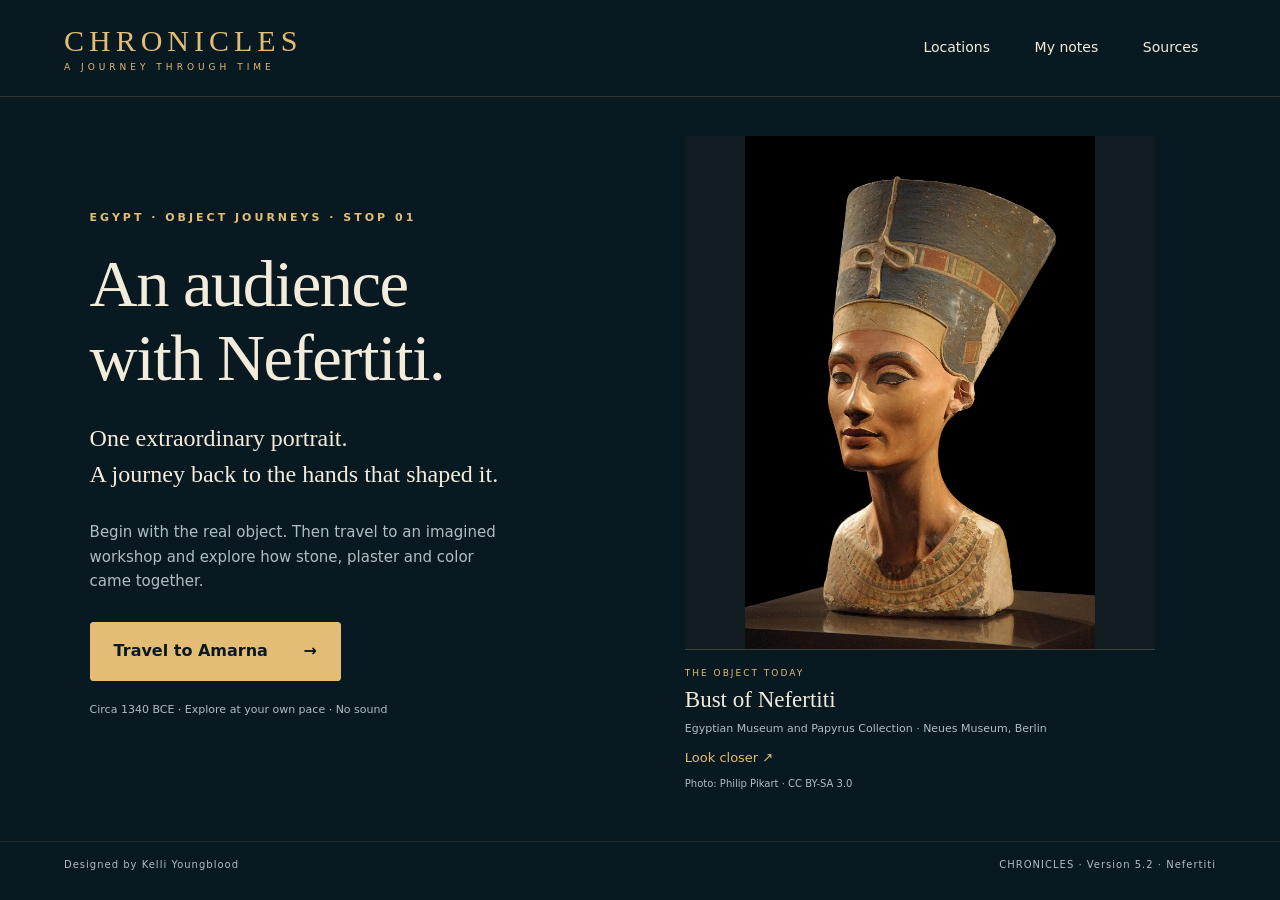
==== commit 75251890: "Add files via upload" ====
--- a/index.html
+++ b/index.html
@@ -1,7 +1,7 @@
 <!doctype html>
-<html lang="en"><head><meta charset="utf-8"><meta name="viewport" content="width=device-width,initial-scale=1"><title>CHRONICLES · An Audience with Nefertiti</title><meta name="description" content="Travel from a museum photograph of Nefertiti to an imagined workshop at Amarna. Explore the materials, craftsmanship and evidence behind an ancient Egyptian portrait."><link rel="stylesheet" href="styles.css?v=5.1"></head>
+<html lang="en"><head><meta charset="utf-8"><meta name="viewport" content="width=device-width,initial-scale=1"><title>CHRONICLES · An Audience with Nefertiti</title><meta name="description" content="Travel from a museum photograph of Nefertiti to an imagined workshop at Amarna. Explore the materials, craftsmanship and evidence behind an ancient Egyptian portrait."><link rel="stylesheet" href="styles.css?v=5.2"></head>
 <body><a class="skip" href="#main">Skip to the tour</a><header><a class="brand" href="./">CHRONICLES<span>A JOURNEY THROUGH TIME</span></a><nav aria-label="Tour navigation"><button data-open="locations">Locations</button><button data-open="journal">My notes</button><button data-open="sources">Sources</button></nav></header>
 <main id="main"><section id="museum" class="museum" aria-labelledby="museum-title"><div class="intro"><p class="eyebrow">EGYPT · OBJECT JOURNEYS · STOP 01</p><h1 id="museum-title" tabindex="-1">An audience<br>with Nefertiti.</h1><p class="lead">One extraordinary portrait.<br>A journey back to the hands that shaped it.</p><p class="instruction">Begin with the real object. Then travel to an imagined workshop and explore how stone, plaster and color came together.</p><button class="primary" id="travel">Travel to Amarna <span aria-hidden="true">→</span></button><p class="small">Circa 1340 BCE · Explore at your own pace · No sound</p></div><figure class="portrait"><img src="nefertiti.jpg" alt="Photograph of the ancient painted bust of Nefertiti: a blue crown, colored collar and one surviving eye inlay."><figcaption><span>THE OBJECT TODAY</span><strong>Bust of Nefertiti</strong>Egyptian Museum and Papyrus Collection · Neues Museum, Berlin<button class="text-button" data-open="object">Look closer ↗</button><small>Photo: Philip Pikart · CC BY-SA 3.0</small></figcaption></figure></section>
-<section id="queen" class="queen" hidden aria-labelledby="queen-title"><div class="queen-copy"><p class="eyebrow">AMARNA · CIRCA 1340 BCE</p><h1 id="queen-title" tabindex="-1">Meet Nefertiti.</h1><p class="lead">Before this was a museum treasure,<br>it was a portrait of a living queen.</p><p>Nefertiti was the principal queen of Pharaoh Akhenaten. During his reign, she played a prominent role in worship of the Aten, the sun disk. Ancient reliefs show her taking part in religious ceremonies alongside the king—evidence of her remarkable public importance.</p><button class="primary" id="enter-workshop">Enter the sculptor’s workshop →</button><button class="text-button" data-open="queen-evidence">Explore the evidence ↗</button><button class="text-button" id="queen-return">← Return to the museum</button></div><p class="interpretation">Artist’s interpretation · Her exact appearance and this setting are not known.</p></section><section id="workshop" class="workshop" hidden aria-labelledby="workshop-title"><div class="scene-heading"><p class="eyebrow">AKHETATEN / AMARNA · CIRCA 1340 BCE</p><h1 id="workshop-title" tabindex="-1">Inside the sculptor’s workshop.</h1><p>Choose a discovery. Take a closer look.</p></div><div class="hotspots" aria-label="Workshop discoveries"><button class="hotspot stone" data-open="stone"><span aria-hidden="true">+</span>Stone & plaster</button><button class="hotspot color" data-open="color"><span aria-hidden="true">+</span>A world of color</button><button class="hotspot studio" data-open="studio"><span aria-hidden="true">+</span>The workshop</button></div><div class="scene-bottom"><button id="return">← Return to the museum</button><button data-open="object">View the real bust ↗</button><p>AI-created interpretation · Room, tools and object placement are imagined.</p></div></section></main>
-<footer><span>Designed by Kelli Youngblood</span><span>CHRONICLES · Version 5.1 · Nefertiti</span></footer>
-<dialog id="panel" aria-labelledby="panel-title"><button class="close" aria-label="Close panel">×</button><div id="panel-content"></div></dialog><div id="passage" aria-hidden="true"><p>AMARNA</p><span>Circa 1340 BCE</span></div><script src="app.js?v=5.1"></script></body></html>
+<section id="queen" class="queen" hidden aria-labelledby="queen-title"><div class="queen-copy"><p class="eyebrow">AMARNA · CIRCA 1340 BCE</p><h1 id="queen-title" tabindex="-1">Meet Nefertiti.</h1><p class="lead">Before this was a museum treasure,<br>it was a portrait of a living queen.</p><p>Nefertiti was the principal queen of Pharaoh Akhenaten. During his reign, she played a prominent role in worship of the Aten, the sun disk. Ancient reliefs show her taking part in religious ceremonies alongside the king—evidence of her remarkable public importance.</p><button class="primary" id="enter-workshop">Enter the sculptor’s workshop →</button><button class="text-button" data-open="queen-evidence">Explore the evidence ↗</button><button class="text-button" id="queen-return">← Return to the museum</button></div><p class="interpretation">Artist’s interpretation · Her exact appearance and this setting are not known.</p></section><section id="workshop" class="workshop" hidden aria-labelledby="workshop-title"><div class="scene-heading"><p class="eyebrow">AKHETATEN / AMARNA · CIRCA 1340 BCE</p><h1 id="workshop-title" tabindex="-1">Inside the sculptor’s workshop.</h1><p>Choose a discovery. Take a closer look.</p></div><div class="hotspots" aria-label="Workshop discoveries"><button class="hotspot stone" data-open="stone"><span aria-hidden="true">+</span>Stone & plaster</button><button class="hotspot color" data-open="color"><span aria-hidden="true">+</span>A world of color</button><button class="hotspot studio" data-open="studio"><span aria-hidden="true">+</span>The workshop</button></div><div class="scene-bottom"><a class="journey-link" href="meketre.html">Next object: A world in miniature →</a><button id="return">← Return to the museum</button><button data-open="object">View the real bust ↗</button><p>AI-created interpretation · Room, tools and object placement are imagined.</p></div></section></main>
+<footer><span>Designed by Kelli Youngblood</span><span>CHRONICLES · Version 5.2 · Nefertiti</span></footer>
+<dialog id="panel" aria-labelledby="panel-title"><button class="close" aria-label="Close panel">×</button><div id="panel-content"></div></dialog><div id="passage" aria-hidden="true"><p>AMARNA</p><span>Circa 1340 BCE</span></div><script src="app.js?v=5.2"></script></body></html>
--- a/styles.css
+++ b/styles.css
@@ -1,3 +1,4 @@
 :root{color-scheme:dark;--ink:#091922;--panel:#102b36;--gold:#e3bd76;--cream:#f4ecdb;--muted:#aebfc1}*{box-sizing:border-box}body{margin:0;background:var(--ink);color:var(--cream);font:16px/1.65 system-ui,sans-serif}button,a{-webkit-tap-highlight-color:transparent}button{font:inherit;color:inherit;background:transparent;border:1px solid #63706c;border-radius:3px;padding:.65rem 1.05rem;cursor:pointer}button:hover{border-color:var(--gold);background:#e3bd7612}button:focus-visible,a:focus-visible,textarea:focus-visible{outline:3px solid var(--gold);outline-offset:5px}a{color:var(--gold)}header{display:flex;align-items:center;justify-content:space-between;padding:24px 5vw;border-bottom:1px solid #e3bd762b;gap:20px}.brand{text-decoration:none;font:30px Georgia,serif;letter-spacing:5px;color:var(--gold)}.brand span{display:block;font:9px system-ui;letter-spacing:4px;margin-top:4px}nav{display:flex;gap:9px}nav button{border-color:transparent;font-size:14px}h1,h2,h3{font-family:Georgia,serif;font-weight:400;line-height:1.1}h1{font-size:clamp(42px,5.2vw,76px);margin:20px 0 26px;letter-spacing:-1.5px}h1:focus{outline:none}h2{font-size:42px;color:var(--gold);margin:12px 0 28px}h3{font-size:24px;margin-top:30px}.eyebrow{color:var(--gold);font-size:11px;font-weight:600;letter-spacing:3px}.museum{max-width:1440px;margin:auto;min-height:calc(100svh - 156px);display:grid;grid-template-columns:1fr 1fr;align-items:center;gap:7vw;padding:38px 7vw 48px}.lead{font:24px/1.5 Georgia,serif}.instruction{max-width:410px;color:var(--muted);font-size:15px;margin:28px 0}.primary{background:var(--gold);color:var(--ink);border-color:var(--gold);font-weight:650;padding:15px 23px}.primary:hover{background:#f2cf8e}.primary span{margin-left:30px}.small,small{font-size:11px;color:var(--muted)}.small{margin-top:20px}.portrait{margin:0;align-self:center;max-width:470px;width:100%}.portrait img{width:100%;height:min(57svh,590px);object-fit:contain;display:block;background:#111c21}.portrait figcaption{border-top:1px solid #e3bd7640;padding-top:16px;font-size:11px;color:var(--muted)}figcaption span{font-size:9px;letter-spacing:2px;color:var(--gold);display:block}figcaption strong{font:23px Georgia,serif;color:var(--cream);display:block;margin:7px 0}figcaption small{display:block;font-size:10px}.text-button{border:0;padding:8px 0;color:var(--gold);display:block;font-size:13px}footer{display:flex;justify-content:space-between;padding:15px 5vw;font-size:10px;letter-spacing:1px;color:var(--muted);gap:15px;border-top:1px solid #e3bd761a}.workshop{position:relative;min-height:calc(100svh - 150px);background:linear-gradient(90deg,#07141dd9,transparent 75%),url('amarna-workshop.jpg') center/cover}.scene-heading{position:relative;padding:40px 5vw;max-width:720px}.scene-heading h1{font-size:clamp(36px,4vw,59px)}.scene-heading>p:last-child{color:#e4e3d8}.hotspots{height:360px;position:relative}.hotspot{position:absolute;background:#09212ce8;border:1px solid var(--gold);font:17px Georgia,serif;box-shadow:0 4px 22px #0005}.hotspot span{display:inline-grid;place-items:center;margin-right:10px;color:var(--gold);font:24px Georgia}.stone{left:12%;top:56%}.color{left:46%;top:68%}.studio{right:10%;top:12%}.scene-bottom{display:flex;align-items:center;flex-wrap:wrap;gap:12px;padding:20px 5vw;background:linear-gradient(transparent,#07141de6)}.scene-bottom button{background:#091922c9;font-size:12px}.scene-bottom p{margin-left:auto;max-width:290px;font-size:10px;color:#e8e0d2}dialog{border:1px solid #b08d52;border-radius:5px;background:var(--panel);color:var(--cream);width:min(680px,92vw);max-height:86svh;padding:45px;box-shadow:0 30px 100px #000a}dialog::backdrop{background:#030c14c9;backdrop-filter:blur(5px)}.close{position:absolute;right:12px;top:8px;font-size:30px;border:0;padding:0 12px}.detail-label{font-size:10px;letter-spacing:2px;color:var(--gold)}dialog p,dialog li{color:#d0dddc}dialog a{overflow-wrap:anywhere}dialog ul{padding-left:22px}dialog .source{font-size:12px;border-top:1px solid #e3bd7633;padding-top:16px;margin-top:24px}.object-detail{width:100%;max-height:50svh;object-fit:contain;background:#111c21}.location{width:100%;text-align:left;margin:12px 0;display:flex;justify-content:space-between;align-items:center}.location small{color:var(--gold)}textarea{width:100%;min-height:160px;background:var(--ink);color:var(--cream);border:1px solid #63706c;border-radius:3px;padding:15px;font:16px/1.5 system-ui}.note-actions{display:flex;gap:12px;margin-top:16px;flex-wrap:wrap}#note-status{min-height:1.5em;font-size:12px;color:var(--gold)}.skip{position:absolute;left:15px;top:-100px;z-index:20;background:var(--ink);padding:10px}.skip:focus{top:10px}#passage{position:fixed;inset:0;background:#081922;display:grid;place-content:center;text-align:center;z-index:30;pointer-events:none;opacity:0;transition:opacity .35s}#passage p{font:42px Georgia;letter-spacing:12px;color:var(--gold);margin:0 0 12px}#passage span{font-size:13px;letter-spacing:3px}#passage.active{opacity:1}[hidden]{display:none!important}@media(max-width:700px){header{padding:18px 6vw;align-items:flex-start}.brand{font-size:21px;letter-spacing:3px}.brand span{font-size:7px;letter-spacing:2px}nav{gap:0;flex-wrap:wrap;justify-content:flex-end;max-width:160px}nav button{padding:4px 7px;font-size:11px}.museum{grid-template-columns:1fr;padding:28px 7vw;gap:30px}.intro h1{font-size:48px}.lead{font-size:21px}.portrait{max-width:100%}.portrait img{height:440px;max-height:65svh}.workshop{background-position:60% center;min-height:850px}.scene-heading{padding:28px 7vw}.scene-heading h1{font-size:39px}.hotspots{height:390px;display:flex;flex-direction:column;justify-content:end;align-items:flex-start;gap:18px;padding:0 7vw 24px}.hotspot{position:static;font-size:16px}.scene-bottom{padding:20px 7vw}.scene-bottom p{margin-left:0;max-width:none}dialog{padding:40px 24px 24px}h2{font-size:34px}footer{font-size:9px;letter-spacing:0}}@media(prefers-reduced-motion:reduce){*{scroll-behavior:auto!important;transition:none!important}}
 
 .queen{position:relative;min-height:calc(100svh - 150px);display:flex;align-items:center;background:linear-gradient(90deg,#07141df5 0%,#07141dce 34%,#07141d22 70%),url('nefertiti-interpretation.jpg') center/cover}.queen-copy{max-width:620px;padding:45px 5vw 70px}.queen-copy>p:not(.eyebrow){max-width:440px}.queen-copy>p:not(.lead):not(.eyebrow){font-size:15px;color:#d5dddd;margin:24px 0}.queen-copy h1{font-size:clamp(42px,4.6vw,66px)}.queen-copy .lead{font-size:23px}.queen-copy .primary{margin-top:12px}.interpretation{position:absolute;right:20px;bottom:10px;font-size:10px;color:#f0e8d6;background:#091922b0;padding:6px 10px;max-width:350px}.queen-copy .text-button{margin-top:5px}@media(max-width:700px){.queen{min-height:1050px;align-items:flex-end;background-position:65% top;background-size:auto 650px;background-repeat:no-repeat;background-color:var(--ink)}.queen:before{content:"";position:absolute;inset:0;background:linear-gradient(transparent 250px,#091922 580px)}.queen-copy{position:relative;padding:450px 7vw 85px;max-width:none}.queen-copy>p:not(.eyebrow){max-width:none}.interpretation{bottom:8px;left:7vw;right:7vw;max-width:none}.queen-copy h1{font-size:43px}}
+.model-photo img{height:min(52svh,500px);object-fit:contain;background:#ecebe7}.context-screen{min-height:calc(100svh - 150px);display:grid;align-items:center;background:radial-gradient(ellipse at 80% 40%,#66523955,transparent 70%),#091922}.context-inner{max-width:800px;padding:60px 8vw}.context-inner>p:not(.eyebrow){max-width:540px;color:#cbd5d3}.context-inner h1{font-size:clamp(40px,4.8vw,65px)}.context-inner .primary{margin-top:20px}.bakery{background-image:linear-gradient(90deg,#07141ddd,transparent 78%),url('thebes-bakery.jpg')}.journey-link{display:inline-block;border:1px solid #e3bd7680;border-radius:3px;padding:12px 18px;color:var(--gold);text-decoration:none;margin:12px 0}.journey-link:hover{background:#e3bd7612}a.location{text-decoration:none;border:1px solid #63706c;border-radius:3px;padding:.65rem 1.05rem;color:var(--cream)}@media(max-width:700px){.model-photo img{height:auto;min-height:220px}.context-inner{padding:45px 7vw}.bakery{background-position:50% center}}
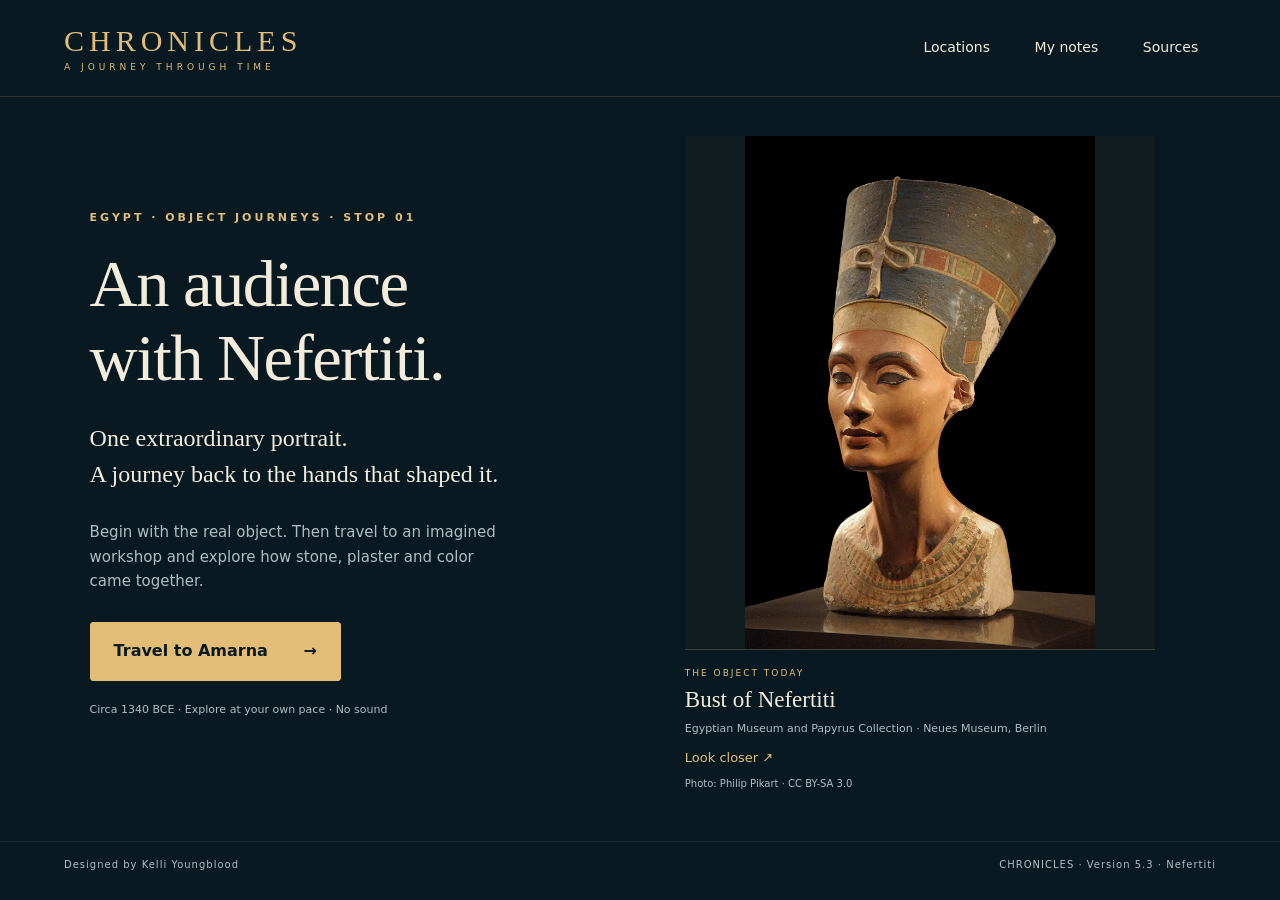
==== commit 0d33fc56: "Add files via upload" ====
--- a/index.html
+++ b/index.html
@@ -1,7 +1,7 @@
 <!doctype html>
-<html lang="en"><head><meta charset="utf-8"><meta name="viewport" content="width=device-width,initial-scale=1"><title>CHRONICLES · An Audience with Nefertiti</title><meta name="description" content="Travel from a museum photograph of Nefertiti to an imagined workshop at Amarna. Explore the materials, craftsmanship and evidence behind an ancient Egyptian portrait."><link rel="stylesheet" href="styles.css?v=5.2"></head>
+<html lang="en"><head><meta charset="utf-8"><meta name="viewport" content="width=device-width,initial-scale=1"><title>CHRONICLES · An Audience with Nefertiti</title><meta name="description" content="Travel from a museum photograph of Nefertiti to an imagined workshop at Amarna. Explore the materials, craftsmanship and evidence behind an ancient Egyptian portrait."><link rel="stylesheet" href="styles.css?v=5.3"></head>
 <body><a class="skip" href="#main">Skip to the tour</a><header><a class="brand" href="./">CHRONICLES<span>A JOURNEY THROUGH TIME</span></a><nav aria-label="Tour navigation"><button data-open="locations">Locations</button><button data-open="journal">My notes</button><button data-open="sources">Sources</button></nav></header>
 <main id="main"><section id="museum" class="museum" aria-labelledby="museum-title"><div class="intro"><p class="eyebrow">EGYPT · OBJECT JOURNEYS · STOP 01</p><h1 id="museum-title" tabindex="-1">An audience<br>with Nefertiti.</h1><p class="lead">One extraordinary portrait.<br>A journey back to the hands that shaped it.</p><p class="instruction">Begin with the real object. Then travel to an imagined workshop and explore how stone, plaster and color came together.</p><button class="primary" id="travel">Travel to Amarna <span aria-hidden="true">→</span></button><p class="small">Circa 1340 BCE · Explore at your own pace · No sound</p></div><figure class="portrait"><img src="nefertiti.jpg" alt="Photograph of the ancient painted bust of Nefertiti: a blue crown, colored collar and one surviving eye inlay."><figcaption><span>THE OBJECT TODAY</span><strong>Bust of Nefertiti</strong>Egyptian Museum and Papyrus Collection · Neues Museum, Berlin<button class="text-button" data-open="object">Look closer ↗</button><small>Photo: Philip Pikart · CC BY-SA 3.0</small></figcaption></figure></section>
 <section id="queen" class="queen" hidden aria-labelledby="queen-title"><div class="queen-copy"><p class="eyebrow">AMARNA · CIRCA 1340 BCE</p><h1 id="queen-title" tabindex="-1">Meet Nefertiti.</h1><p class="lead">Before this was a museum treasure,<br>it was a portrait of a living queen.</p><p>Nefertiti was the principal queen of Pharaoh Akhenaten. During his reign, she played a prominent role in worship of the Aten, the sun disk. Ancient reliefs show her taking part in religious ceremonies alongside the king—evidence of her remarkable public importance.</p><button class="primary" id="enter-workshop">Enter the sculptor’s workshop →</button><button class="text-button" data-open="queen-evidence">Explore the evidence ↗</button><button class="text-button" id="queen-return">← Return to the museum</button></div><p class="interpretation">Artist’s interpretation · Her exact appearance and this setting are not known.</p></section><section id="workshop" class="workshop" hidden aria-labelledby="workshop-title"><div class="scene-heading"><p class="eyebrow">AKHETATEN / AMARNA · CIRCA 1340 BCE</p><h1 id="workshop-title" tabindex="-1">Inside the sculptor’s workshop.</h1><p>Choose a discovery. Take a closer look.</p></div><div class="hotspots" aria-label="Workshop discoveries"><button class="hotspot stone" data-open="stone"><span aria-hidden="true">+</span>Stone & plaster</button><button class="hotspot color" data-open="color"><span aria-hidden="true">+</span>A world of color</button><button class="hotspot studio" data-open="studio"><span aria-hidden="true">+</span>The workshop</button></div><div class="scene-bottom"><a class="journey-link" href="meketre.html">Next object: A world in miniature →</a><button id="return">← Return to the museum</button><button data-open="object">View the real bust ↗</button><p>AI-created interpretation · Room, tools and object placement are imagined.</p></div></section></main>
-<footer><span>Designed by Kelli Youngblood</span><span>CHRONICLES · Version 5.2 · Nefertiti</span></footer>
-<dialog id="panel" aria-labelledby="panel-title"><button class="close" aria-label="Close panel">×</button><div id="panel-content"></div></dialog><div id="passage" aria-hidden="true"><p>AMARNA</p><span>Circa 1340 BCE</span></div><script src="app.js?v=5.2"></script></body></html>
+<footer><span>Designed by Kelli Youngblood</span><span>CHRONICLES · Version 5.3 · Nefertiti</span></footer>
+<dialog id="panel" aria-labelledby="panel-title"><button class="close" aria-label="Close panel">×</button><div id="panel-content"></div></dialog><div id="passage" aria-hidden="true"><p>AMARNA</p><span>Circa 1340 BCE</span></div><script src="app.js?v=5.3"></script></body></html>
--- a/styles.css
+++ b/styles.css
@@ -2,3 +2,5 @@
 
 .queen{position:relative;min-height:calc(100svh - 150px);display:flex;align-items:center;background:linear-gradient(90deg,#07141df5 0%,#07141dce 34%,#07141d22 70%),url('nefertiti-interpretation.jpg') center/cover}.queen-copy{max-width:620px;padding:45px 5vw 70px}.queen-copy>p:not(.eyebrow){max-width:440px}.queen-copy>p:not(.lead):not(.eyebrow){font-size:15px;color:#d5dddd;margin:24px 0}.queen-copy h1{font-size:clamp(42px,4.6vw,66px)}.queen-copy .lead{font-size:23px}.queen-copy .primary{margin-top:12px}.interpretation{position:absolute;right:20px;bottom:10px;font-size:10px;color:#f0e8d6;background:#091922b0;padding:6px 10px;max-width:350px}.queen-copy .text-button{margin-top:5px}@media(max-width:700px){.queen{min-height:1050px;align-items:flex-end;background-position:65% top;background-size:auto 650px;background-repeat:no-repeat;background-color:var(--ink)}.queen:before{content:"";position:absolute;inset:0;background:linear-gradient(transparent 250px,#091922 580px)}.queen-copy{position:relative;padding:450px 7vw 85px;max-width:none}.queen-copy>p:not(.eyebrow){max-width:none}.interpretation{bottom:8px;left:7vw;right:7vw;max-width:none}.queen-copy h1{font-size:43px}}
 .model-photo img{height:min(52svh,500px);object-fit:contain;background:#ecebe7}.context-screen{min-height:calc(100svh - 150px);display:grid;align-items:center;background:radial-gradient(ellipse at 80% 40%,#66523955,transparent 70%),#091922}.context-inner{max-width:800px;padding:60px 8vw}.context-inner>p:not(.eyebrow){max-width:540px;color:#cbd5d3}.context-inner h1{font-size:clamp(40px,4.8vw,65px)}.context-inner .primary{margin-top:20px}.bakery{background-image:linear-gradient(90deg,#07141ddd,transparent 78%),url('thebes-bakery.jpg')}.journey-link{display:inline-block;border:1px solid #e3bd7680;border-radius:3px;padding:12px 18px;color:var(--gold);text-decoration:none;margin:12px 0}.journey-link:hover{background:#e3bd7612}a.location{text-decoration:none;border:1px solid #63706c;border-radius:3px;padding:.65rem 1.05rem;color:var(--cream)}@media(max-width:700px){.model-photo img{height:auto;min-height:220px}.context-inner{padding:45px 7vw}.bakery{background-position:50% center}}
+
+.tomb-context{grid-template-columns:minmax(0,1.2fr) minmax(0,1fr);gap:4vw;padding:35px 7vw}.tomb-context .context-inner{padding:20px 0;max-width:660px}.tomb-context h1{font-size:clamp(38px,4.2vw,60px)}.archive-photo{margin:0;max-width:460px}.archive-photo img{display:block;width:100%;max-width:380px;image-rendering:auto;border:1px solid #e3bd7633}.archive-photo figcaption{max-width:380px;padding-top:18px;font-size:12px;color:var(--muted)}.archive-photo figcaption strong{font-size:24px}.archive-photo figcaption p{margin:10px 0}.archive-photo figcaption a{font-size:12px}@media(max-width:800px){.tomb-context{grid-template-columns:1fr;padding:35px 7vw;gap:25px}.archive-photo{padding-bottom:30px}.tomb-context .context-inner{padding:0}.archive-photo img{max-width:100%;width:350px}}
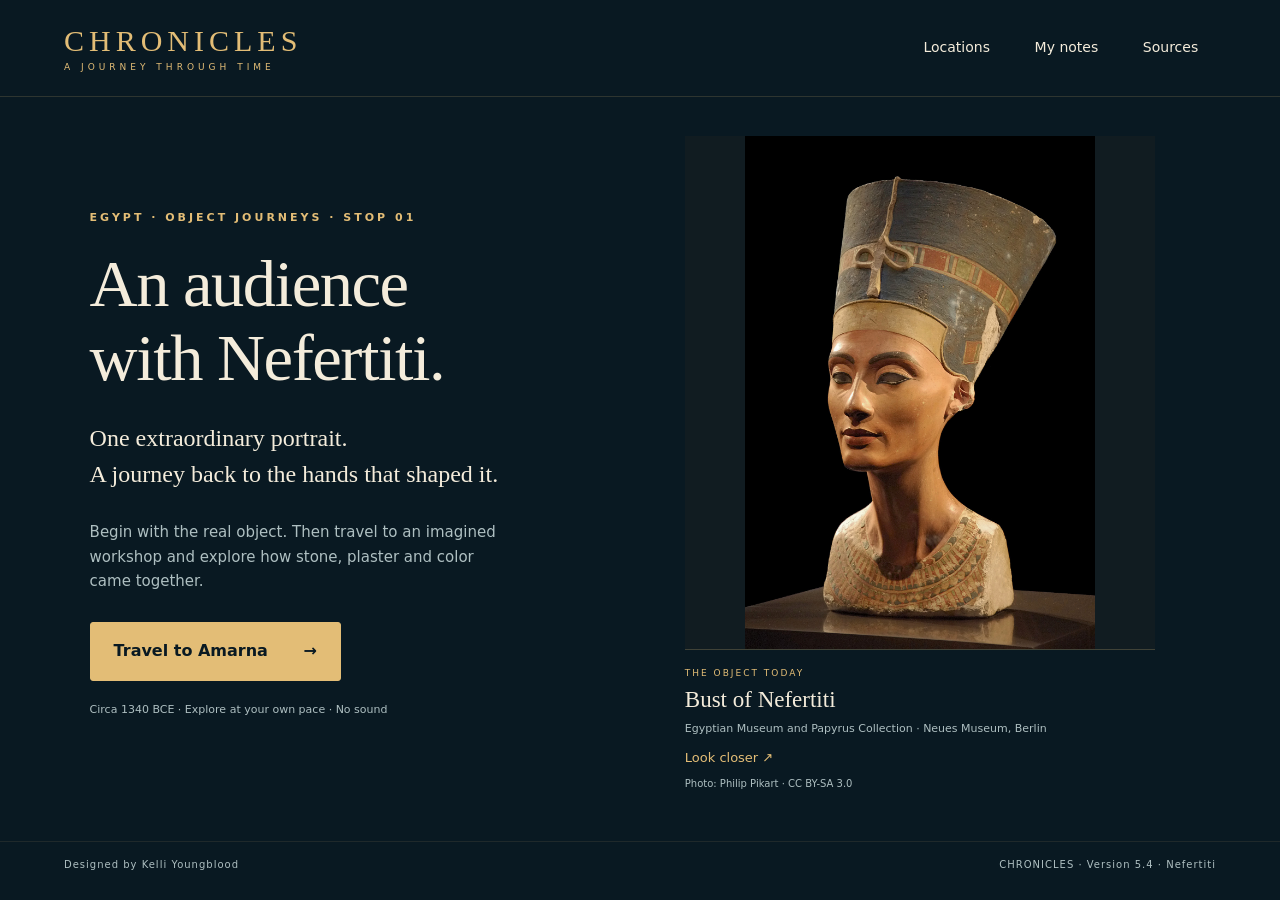
==== commit 34f41ffd: "Add files via upload" ====
--- a/index.html
+++ b/index.html
@@ -1,7 +1,7 @@
 <!doctype html>
-<html lang="en"><head><meta charset="utf-8"><meta name="viewport" content="width=device-width,initial-scale=1"><title>CHRONICLES · An Audience with Nefertiti</title><meta name="description" content="Travel from a museum photograph of Nefertiti to an imagined workshop at Amarna. Explore the materials, craftsmanship and evidence behind an ancient Egyptian portrait."><link rel="stylesheet" href="styles.css?v=5.3"></head>
+<html lang="en"><head><meta charset="utf-8"><meta name="viewport" content="width=device-width,initial-scale=1"><title>CHRONICLES · An Audience with Nefertiti</title><meta name="description" content="Travel from a museum photograph of Nefertiti to an imagined workshop at Amarna. Explore the materials, craftsmanship and evidence behind an ancient Egyptian portrait."><link rel="stylesheet" href="styles.css?v=5.4"></head>
 <body><a class="skip" href="#main">Skip to the tour</a><header><a class="brand" href="./">CHRONICLES<span>A JOURNEY THROUGH TIME</span></a><nav aria-label="Tour navigation"><button data-open="locations">Locations</button><button data-open="journal">My notes</button><button data-open="sources">Sources</button></nav></header>
 <main id="main"><section id="museum" class="museum" aria-labelledby="museum-title"><div class="intro"><p class="eyebrow">EGYPT · OBJECT JOURNEYS · STOP 01</p><h1 id="museum-title" tabindex="-1">An audience<br>with Nefertiti.</h1><p class="lead">One extraordinary portrait.<br>A journey back to the hands that shaped it.</p><p class="instruction">Begin with the real object. Then travel to an imagined workshop and explore how stone, plaster and color came together.</p><button class="primary" id="travel">Travel to Amarna <span aria-hidden="true">→</span></button><p class="small">Circa 1340 BCE · Explore at your own pace · No sound</p></div><figure class="portrait"><img src="nefertiti.jpg" alt="Photograph of the ancient painted bust of Nefertiti: a blue crown, colored collar and one surviving eye inlay."><figcaption><span>THE OBJECT TODAY</span><strong>Bust of Nefertiti</strong>Egyptian Museum and Papyrus Collection · Neues Museum, Berlin<button class="text-button" data-open="object">Look closer ↗</button><small>Photo: Philip Pikart · CC BY-SA 3.0</small></figcaption></figure></section>
 <section id="queen" class="queen" hidden aria-labelledby="queen-title"><div class="queen-copy"><p class="eyebrow">AMARNA · CIRCA 1340 BCE</p><h1 id="queen-title" tabindex="-1">Meet Nefertiti.</h1><p class="lead">Before this was a museum treasure,<br>it was a portrait of a living queen.</p><p>Nefertiti was the principal queen of Pharaoh Akhenaten. During his reign, she played a prominent role in worship of the Aten, the sun disk. Ancient reliefs show her taking part in religious ceremonies alongside the king—evidence of her remarkable public importance.</p><button class="primary" id="enter-workshop">Enter the sculptor’s workshop →</button><button class="text-button" data-open="queen-evidence">Explore the evidence ↗</button><button class="text-button" id="queen-return">← Return to the museum</button></div><p class="interpretation">Artist’s interpretation · Her exact appearance and this setting are not known.</p></section><section id="workshop" class="workshop" hidden aria-labelledby="workshop-title"><div class="scene-heading"><p class="eyebrow">AKHETATEN / AMARNA · CIRCA 1340 BCE</p><h1 id="workshop-title" tabindex="-1">Inside the sculptor’s workshop.</h1><p>Choose a discovery. Take a closer look.</p></div><div class="hotspots" aria-label="Workshop discoveries"><button class="hotspot stone" data-open="stone"><span aria-hidden="true">+</span>Stone & plaster</button><button class="hotspot color" data-open="color"><span aria-hidden="true">+</span>A world of color</button><button class="hotspot studio" data-open="studio"><span aria-hidden="true">+</span>The workshop</button></div><div class="scene-bottom"><a class="journey-link" href="meketre.html">Next object: A world in miniature →</a><button id="return">← Return to the museum</button><button data-open="object">View the real bust ↗</button><p>AI-created interpretation · Room, tools and object placement are imagined.</p></div></section></main>
-<footer><span>Designed by Kelli Youngblood</span><span>CHRONICLES · Version 5.3 · Nefertiti</span></footer>
-<dialog id="panel" aria-labelledby="panel-title"><button class="close" aria-label="Close panel">×</button><div id="panel-content"></div></dialog><div id="passage" aria-hidden="true"><p>AMARNA</p><span>Circa 1340 BCE</span></div><script src="app.js?v=5.3"></script></body></html>
+<footer><span>Designed by Kelli Youngblood</span><span>CHRONICLES · Version 5.4 · Nefertiti</span></footer>
+<dialog id="panel" aria-labelledby="panel-title"><button class="close" aria-label="Close panel">×</button><div id="panel-content"></div></dialog><div id="passage" aria-hidden="true"><p>AMARNA</p><span>Circa 1340 BCE</span></div><script src="app.js?v=5.4"></script></body></html>
--- a/styles.css
+++ b/styles.css
@@ -4,3 +4,5 @@
 .model-photo img{height:min(52svh,500px);object-fit:contain;background:#ecebe7}.context-screen{min-height:calc(100svh - 150px);display:grid;align-items:center;background:radial-gradient(ellipse at 80% 40%,#66523955,transparent 70%),#091922}.context-inner{max-width:800px;padding:60px 8vw}.context-inner>p:not(.eyebrow){max-width:540px;color:#cbd5d3}.context-inner h1{font-size:clamp(40px,4.8vw,65px)}.context-inner .primary{margin-top:20px}.bakery{background-image:linear-gradient(90deg,#07141ddd,transparent 78%),url('thebes-bakery.jpg')}.journey-link{display:inline-block;border:1px solid #e3bd7680;border-radius:3px;padding:12px 18px;color:var(--gold);text-decoration:none;margin:12px 0}.journey-link:hover{background:#e3bd7612}a.location{text-decoration:none;border:1px solid #63706c;border-radius:3px;padding:.65rem 1.05rem;color:var(--cream)}@media(max-width:700px){.model-photo img{height:auto;min-height:220px}.context-inner{padding:45px 7vw}.bakery{background-position:50% center}}
 
 .tomb-context{grid-template-columns:minmax(0,1.2fr) minmax(0,1fr);gap:4vw;padding:35px 7vw}.tomb-context .context-inner{padding:20px 0;max-width:660px}.tomb-context h1{font-size:clamp(38px,4.2vw,60px)}.archive-photo{margin:0;max-width:460px}.archive-photo img{display:block;width:100%;max-width:380px;image-rendering:auto;border:1px solid #e3bd7633}.archive-photo figcaption{max-width:380px;padding-top:18px;font-size:12px;color:var(--muted)}.archive-photo figcaption strong{font-size:24px}.archive-photo figcaption p{margin:10px 0}.archive-photo figcaption a{font-size:12px}@media(max-width:800px){.tomb-context{grid-template-columns:1fr;padding:35px 7vw;gap:25px}.archive-photo{padding-bottom:30px}.tomb-context .context-inner{padding:0}.archive-photo img{max-width:100%;width:350px}}
+
+.dendur{background-image:linear-gradient(90deg,#07141dd9,transparent 78%),url('dendur-riverside.jpg')}.dendur .scene-heading{max-width:680px}.dendur .stone{top:65%}.dendur .color{top:72%}.dendur .studio{top:20%}
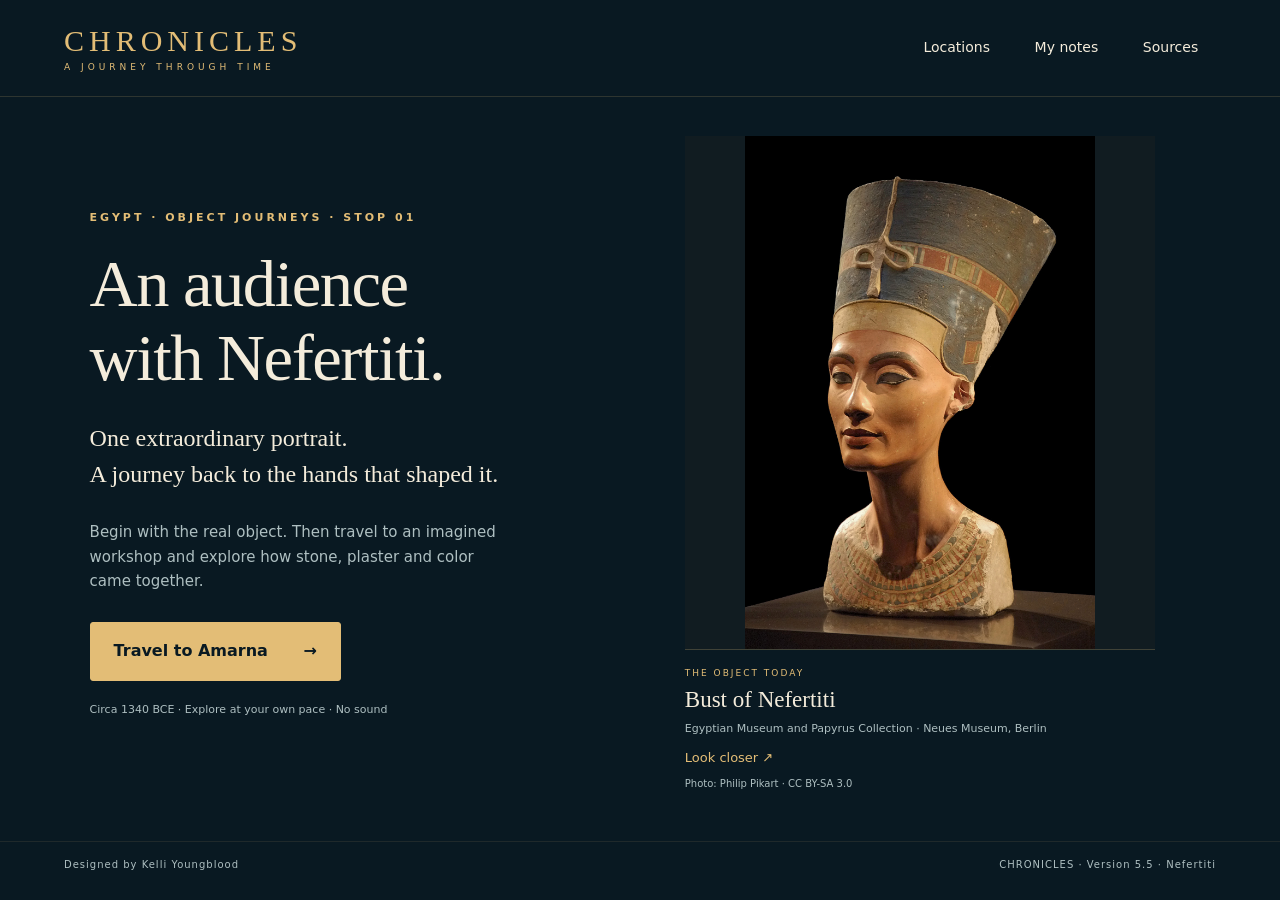
==== commit 0891f662: "Add files via upload" ====
--- a/index.html
+++ b/index.html
@@ -1,7 +1,7 @@
 <!doctype html>
-<html lang="en"><head><meta charset="utf-8"><meta name="viewport" content="width=device-width,initial-scale=1"><title>CHRONICLES · An Audience with Nefertiti</title><meta name="description" content="Travel from a museum photograph of Nefertiti to an imagined workshop at Amarna. Explore the materials, craftsmanship and evidence behind an ancient Egyptian portrait."><link rel="stylesheet" href="styles.css?v=5.4"></head>
+<html lang="en"><head><meta charset="utf-8"><meta name="viewport" content="width=device-width,initial-scale=1"><title>CHRONICLES · An Audience with Nefertiti</title><meta name="description" content="Travel from a museum photograph of Nefertiti to an imagined workshop at Amarna. Explore the materials, craftsmanship and evidence behind an ancient Egyptian portrait."><link rel="stylesheet" href="styles.css?v=5.5"></head>
 <body><a class="skip" href="#main">Skip to the tour</a><header><a class="brand" href="./">CHRONICLES<span>A JOURNEY THROUGH TIME</span></a><nav aria-label="Tour navigation"><button data-open="locations">Locations</button><button data-open="journal">My notes</button><button data-open="sources">Sources</button></nav></header>
 <main id="main"><section id="museum" class="museum" aria-labelledby="museum-title"><div class="intro"><p class="eyebrow">EGYPT · OBJECT JOURNEYS · STOP 01</p><h1 id="museum-title" tabindex="-1">An audience<br>with Nefertiti.</h1><p class="lead">One extraordinary portrait.<br>A journey back to the hands that shaped it.</p><p class="instruction">Begin with the real object. Then travel to an imagined workshop and explore how stone, plaster and color came together.</p><button class="primary" id="travel">Travel to Amarna <span aria-hidden="true">→</span></button><p class="small">Circa 1340 BCE · Explore at your own pace · No sound</p></div><figure class="portrait"><img src="nefertiti.jpg" alt="Photograph of the ancient painted bust of Nefertiti: a blue crown, colored collar and one surviving eye inlay."><figcaption><span>THE OBJECT TODAY</span><strong>Bust of Nefertiti</strong>Egyptian Museum and Papyrus Collection · Neues Museum, Berlin<button class="text-button" data-open="object">Look closer ↗</button><small>Photo: Philip Pikart · CC BY-SA 3.0</small></figcaption></figure></section>
 <section id="queen" class="queen" hidden aria-labelledby="queen-title"><div class="queen-copy"><p class="eyebrow">AMARNA · CIRCA 1340 BCE</p><h1 id="queen-title" tabindex="-1">Meet Nefertiti.</h1><p class="lead">Before this was a museum treasure,<br>it was a portrait of a living queen.</p><p>Nefertiti was the principal queen of Pharaoh Akhenaten. During his reign, she played a prominent role in worship of the Aten, the sun disk. Ancient reliefs show her taking part in religious ceremonies alongside the king—evidence of her remarkable public importance.</p><button class="primary" id="enter-workshop">Enter the sculptor’s workshop →</button><button class="text-button" data-open="queen-evidence">Explore the evidence ↗</button><button class="text-button" id="queen-return">← Return to the museum</button></div><p class="interpretation">Artist’s interpretation · Her exact appearance and this setting are not known.</p></section><section id="workshop" class="workshop" hidden aria-labelledby="workshop-title"><div class="scene-heading"><p class="eyebrow">AKHETATEN / AMARNA · CIRCA 1340 BCE</p><h1 id="workshop-title" tabindex="-1">Inside the sculptor’s workshop.</h1><p>Choose a discovery. Take a closer look.</p></div><div class="hotspots" aria-label="Workshop discoveries"><button class="hotspot stone" data-open="stone"><span aria-hidden="true">+</span>Stone & plaster</button><button class="hotspot color" data-open="color"><span aria-hidden="true">+</span>A world of color</button><button class="hotspot studio" data-open="studio"><span aria-hidden="true">+</span>The workshop</button></div><div class="scene-bottom"><a class="journey-link" href="meketre.html">Next object: A world in miniature →</a><button id="return">← Return to the museum</button><button data-open="object">View the real bust ↗</button><p>AI-created interpretation · Room, tools and object placement are imagined.</p></div></section></main>
-<footer><span>Designed by Kelli Youngblood</span><span>CHRONICLES · Version 5.4 · Nefertiti</span></footer>
-<dialog id="panel" aria-labelledby="panel-title"><button class="close" aria-label="Close panel">×</button><div id="panel-content"></div></dialog><div id="passage" aria-hidden="true"><p>AMARNA</p><span>Circa 1340 BCE</span></div><script src="app.js?v=5.4"></script></body></html>
+<footer><span>Designed by Kelli Youngblood</span><span>CHRONICLES · Version 5.5 · Nefertiti</span></footer>
+<dialog id="panel" aria-labelledby="panel-title"><button class="close" aria-label="Close panel">×</button><div id="panel-content"></div></dialog><div id="passage" aria-hidden="true"><p>AMARNA</p><span>Circa 1340 BCE</span></div><script src="app.js?v=5.5"></script></body></html>
--- a/styles.css
+++ b/styles.css
@@ -6,3 +6,5 @@
 .tomb-context{grid-template-columns:minmax(0,1.2fr) minmax(0,1fr);gap:4vw;padding:35px 7vw}.tomb-context .context-inner{padding:20px 0;max-width:660px}.tomb-context h1{font-size:clamp(38px,4.2vw,60px)}.archive-photo{margin:0;max-width:460px}.archive-photo img{display:block;width:100%;max-width:380px;image-rendering:auto;border:1px solid #e3bd7633}.archive-photo figcaption{max-width:380px;padding-top:18px;font-size:12px;color:var(--muted)}.archive-photo figcaption strong{font-size:24px}.archive-photo figcaption p{margin:10px 0}.archive-photo figcaption a{font-size:12px}@media(max-width:800px){.tomb-context{grid-template-columns:1fr;padding:35px 7vw;gap:25px}.archive-photo{padding-bottom:30px}.tomb-context .context-inner{padding:0}.archive-photo img{max-width:100%;width:350px}}
 
 .dendur{background-image:linear-gradient(90deg,#07141dd9,transparent 78%),url('dendur-riverside.jpg')}.dendur .scene-heading{max-width:680px}.dendur .stone{top:65%}.dendur .color{top:72%}.dendur .studio{top:20%}
+
+.relief-photo{margin:0 0 22px}.relief-photo img{display:block;width:100%;height:auto;max-height:58svh;object-fit:contain;background:#0a2029}.relief-photo figcaption{padding:14px 0;border-bottom:1px solid #e3bd7633}.relief-photo figcaption strong{font:17px system-ui,sans-serif;color:var(--gold)}.relief-photo figcaption p{font-size:13px;margin:8px 0}.relief-photo figcaption small{font-size:10px;display:block}
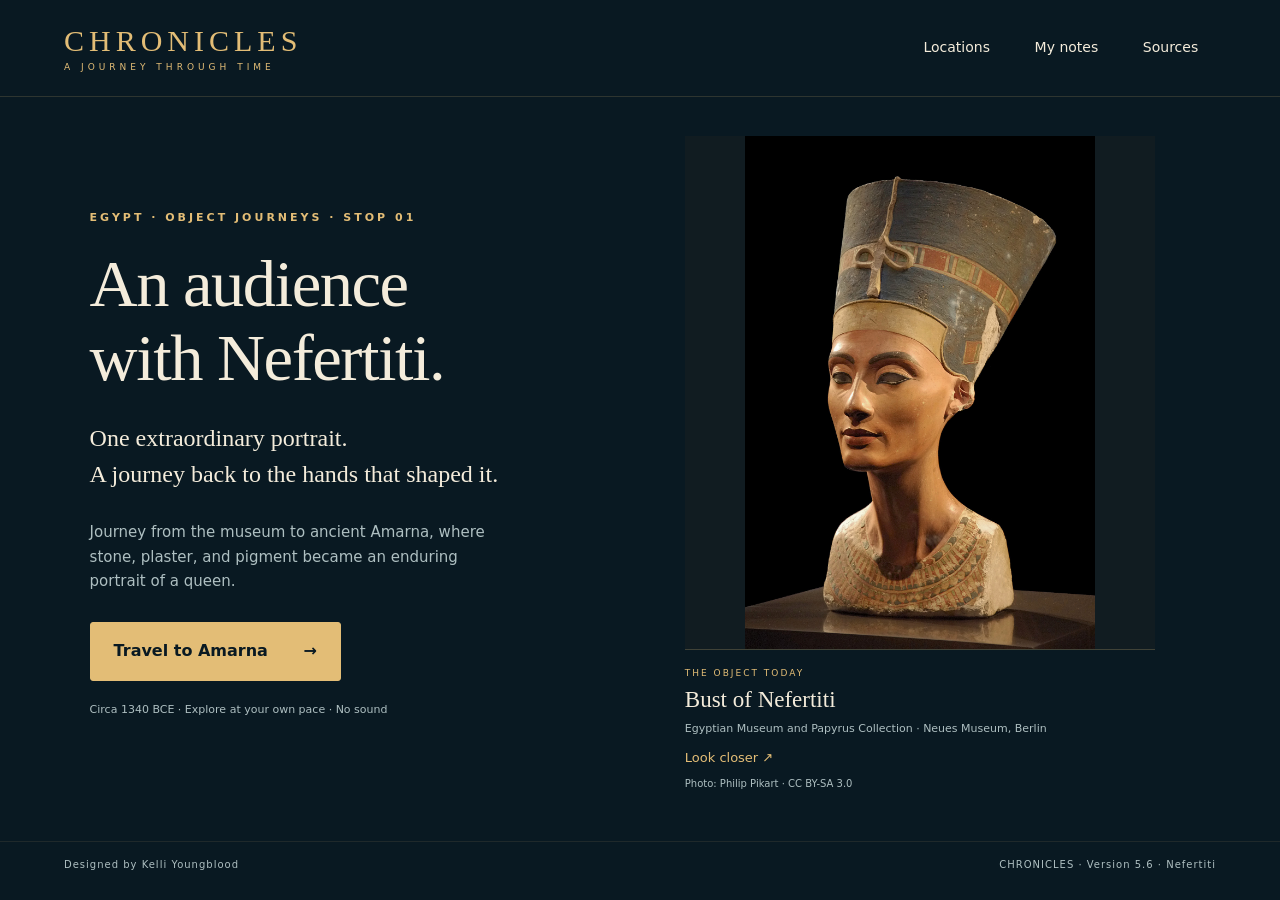
==== commit 759aea1b: "Add files via upload" ====
--- a/index.html
+++ b/index.html
@@ -1,7 +1,7 @@
 <!doctype html>
-<html lang="en"><head><meta charset="utf-8"><meta name="viewport" content="width=device-width,initial-scale=1"><title>CHRONICLES · An Audience with Nefertiti</title><meta name="description" content="Travel from a museum photograph of Nefertiti to an imagined workshop at Amarna. Explore the materials, craftsmanship and evidence behind an ancient Egyptian portrait."><link rel="stylesheet" href="styles.css?v=5.5"></head>
+<html lang="en"><head><meta charset="utf-8"><meta name="viewport" content="width=device-width,initial-scale=1"><title>CHRONICLES · An Audience with Nefertiti</title><meta name="description" content="Travel from a museum photograph of Nefertiti to an imagined workshop at Amarna. Explore the materials, craftsmanship and evidence behind an ancient Egyptian portrait."><link rel="stylesheet" href="styles.css?v=5.6"></head>
 <body><a class="skip" href="#main">Skip to the tour</a><header><a class="brand" href="./">CHRONICLES<span>A JOURNEY THROUGH TIME</span></a><nav aria-label="Tour navigation"><button data-open="locations">Locations</button><button data-open="journal">My notes</button><button data-open="sources">Sources</button></nav></header>
-<main id="main"><section id="museum" class="museum" aria-labelledby="museum-title"><div class="intro"><p class="eyebrow">EGYPT · OBJECT JOURNEYS · STOP 01</p><h1 id="museum-title" tabindex="-1">An audience<br>with Nefertiti.</h1><p class="lead">One extraordinary portrait.<br>A journey back to the hands that shaped it.</p><p class="instruction">Begin with the real object. Then travel to an imagined workshop and explore how stone, plaster and color came together.</p><button class="primary" id="travel">Travel to Amarna <span aria-hidden="true">→</span></button><p class="small">Circa 1340 BCE · Explore at your own pace · No sound</p></div><figure class="portrait"><img src="nefertiti.jpg" alt="Photograph of the ancient painted bust of Nefertiti: a blue crown, colored collar and one surviving eye inlay."><figcaption><span>THE OBJECT TODAY</span><strong>Bust of Nefertiti</strong>Egyptian Museum and Papyrus Collection · Neues Museum, Berlin<button class="text-button" data-open="object">Look closer ↗</button><small>Photo: Philip Pikart · CC BY-SA 3.0</small></figcaption></figure></section>
-<section id="queen" class="queen" hidden aria-labelledby="queen-title"><div class="queen-copy"><p class="eyebrow">AMARNA · CIRCA 1340 BCE</p><h1 id="queen-title" tabindex="-1">Meet Nefertiti.</h1><p class="lead">Before this was a museum treasure,<br>it was a portrait of a living queen.</p><p>Nefertiti was the principal queen of Pharaoh Akhenaten. During his reign, she played a prominent role in worship of the Aten, the sun disk. Ancient reliefs show her taking part in religious ceremonies alongside the king—evidence of her remarkable public importance.</p><button class="primary" id="enter-workshop">Enter the sculptor’s workshop →</button><button class="text-button" data-open="queen-evidence">Explore the evidence ↗</button><button class="text-button" id="queen-return">← Return to the museum</button></div><p class="interpretation">Artist’s interpretation · Her exact appearance and this setting are not known.</p></section><section id="workshop" class="workshop" hidden aria-labelledby="workshop-title"><div class="scene-heading"><p class="eyebrow">AKHETATEN / AMARNA · CIRCA 1340 BCE</p><h1 id="workshop-title" tabindex="-1">Inside the sculptor’s workshop.</h1><p>Choose a discovery. Take a closer look.</p></div><div class="hotspots" aria-label="Workshop discoveries"><button class="hotspot stone" data-open="stone"><span aria-hidden="true">+</span>Stone & plaster</button><button class="hotspot color" data-open="color"><span aria-hidden="true">+</span>A world of color</button><button class="hotspot studio" data-open="studio"><span aria-hidden="true">+</span>The workshop</button></div><div class="scene-bottom"><a class="journey-link" href="meketre.html">Next object: A world in miniature →</a><button id="return">← Return to the museum</button><button data-open="object">View the real bust ↗</button><p>AI-created interpretation · Room, tools and object placement are imagined.</p></div></section></main>
-<footer><span>Designed by Kelli Youngblood</span><span>CHRONICLES · Version 5.5 · Nefertiti</span></footer>
-<dialog id="panel" aria-labelledby="panel-title"><button class="close" aria-label="Close panel">×</button><div id="panel-content"></div></dialog><div id="passage" aria-hidden="true"><p>AMARNA</p><span>Circa 1340 BCE</span></div><script src="app.js?v=5.5"></script></body></html>
+<main id="main"><section id="museum" class="museum" aria-labelledby="museum-title"><div class="intro"><p class="eyebrow">EGYPT · OBJECT JOURNEYS · STOP 01</p><h1 id="museum-title" tabindex="-1">An audience<br>with Nefertiti.</h1><p class="lead">One extraordinary portrait.<br>A journey back to the hands that shaped it.</p><p class="instruction">Journey from the museum to ancient Amarna, where stone, plaster, and pigment became an enduring portrait of a queen.</p><button class="primary" id="travel">Travel to Amarna <span aria-hidden="true">→</span></button><p class="small">Circa 1340 BCE · Explore at your own pace · No sound</p></div><figure class="portrait"><img src="nefertiti.jpg" alt="Photograph of the ancient painted bust of Nefertiti: a blue crown, colored collar and one surviving eye inlay."><figcaption><span>THE OBJECT TODAY</span><strong>Bust of Nefertiti</strong>Egyptian Museum and Papyrus Collection · Neues Museum, Berlin<button class="text-button" data-open="object">Look closer ↗</button><small>Photo: Philip Pikart · CC BY-SA 3.0</small></figcaption></figure></section>
+<section id="queen" class="queen" hidden aria-labelledby="queen-title"><div class="queen-copy"><p class="eyebrow">AMARNA · CIRCA 1340 BCE</p><h1 id="queen-title" tabindex="-1">Meet Nefertiti.</h1><p class="lead">Nefertiti’s portrait endures.<br>The life behind it is less fully known.</p><p>Nefertiti was the principal queen of Pharaoh Akhenaten. During his reign, she played a prominent role in worship of the Aten, the sun disk. Ancient reliefs show her taking part in religious ceremonies alongside the king—evidence of her remarkable public importance.</p><button class="primary" id="enter-workshop">Enter the sculptor’s workshop →</button><button class="text-button" data-open="queen-evidence">Explore the evidence ↗</button><button class="text-button" id="queen-return">← Return to the museum</button></div><p class="interpretation">Artist’s interpretation · Her exact appearance and this setting are not known.</p></section><section id="workshop" class="workshop" hidden aria-labelledby="workshop-title"><div class="scene-heading"><p class="eyebrow">AKHETATEN / AMARNA · CIRCA 1340 BCE</p><h1 id="workshop-title" tabindex="-1">Inside the sculptor’s workshop.</h1><p>Choose a discovery. Take a closer look.</p></div><div class="hotspots" aria-label="Workshop discoveries"><button class="hotspot stone" data-open="stone"><span aria-hidden="true">+</span>Stone & plaster</button><button class="hotspot color" data-open="color"><span aria-hidden="true">+</span>A world of color</button><button class="hotspot studio" data-open="studio"><span aria-hidden="true">+</span>The workshop</button></div><div class="scene-bottom"><a class="journey-link" href="meketre.html">Next object: A world in miniature →</a><button id="return">← Return to the museum</button><button data-open="object">View the real bust ↗</button><p>AI-created interpretation · Room, tools and object placement are imagined.</p></div></section></main>
+<footer><span>Designed by Kelli Youngblood</span><span>CHRONICLES · Version 5.6 · Nefertiti</span></footer>
+<dialog id="panel" aria-labelledby="panel-title"><button class="close" aria-label="Close panel">×</button><div id="panel-content"></div></dialog><div id="passage" aria-hidden="true"><p>AMARNA</p><span>Circa 1340 BCE</span></div><script src="app.js?v=5.6"></script></body></html>
--- a/styles.css
+++ b/styles.css
@@ -8,3 +8,5 @@
 .dendur{background-image:linear-gradient(90deg,#07141dd9,transparent 78%),url('dendur-riverside.jpg')}.dendur .scene-heading{max-width:680px}.dendur .stone{top:65%}.dendur .color{top:72%}.dendur .studio{top:20%}
 
 .relief-photo{margin:0 0 22px}.relief-photo img{display:block;width:100%;height:auto;max-height:58svh;object-fit:contain;background:#0a2029}.relief-photo figcaption{padding:14px 0;border-bottom:1px solid #e3bd7633}.relief-photo figcaption strong{font:17px system-ui,sans-serif;color:var(--gold)}.relief-photo figcaption p{font-size:13px;margin:8px 0}.relief-photo figcaption small{font-size:10px;display:block}
+
+.evidence-figure{margin:24px 0}.evidence-figure>img{display:block;width:100%;height:auto;object-fit:contain}.evidence-figure figcaption{padding:12px 0 16px;border-bottom:1px solid #e3bd7633;color:var(--muted);font-size:11px;line-height:1.6}.evidence-figure figcaption strong{font:18px Georgia,serif;color:var(--cream);display:block}.evidence-figure figcaption p{font-size:12px;margin:8px 0}.evidence-details{border:1px solid #e3bd7640;padding:12px;margin:18px 0}.evidence-details summary{cursor:pointer;color:var(--gold);font-size:14px}.evidence-figure.plan>img{max-height:580px;background:#fff}.base-detail{height:170px;overflow:hidden;background:#10212a;position:relative}.base-detail img{width:100%;height:auto;position:absolute;bottom:-14%;left:0}.evidence-details>.object-detail{margin-top:14px}@media(max-width:500px){.base-detail{height:120px}.base-detail img{bottom:-6%}}
